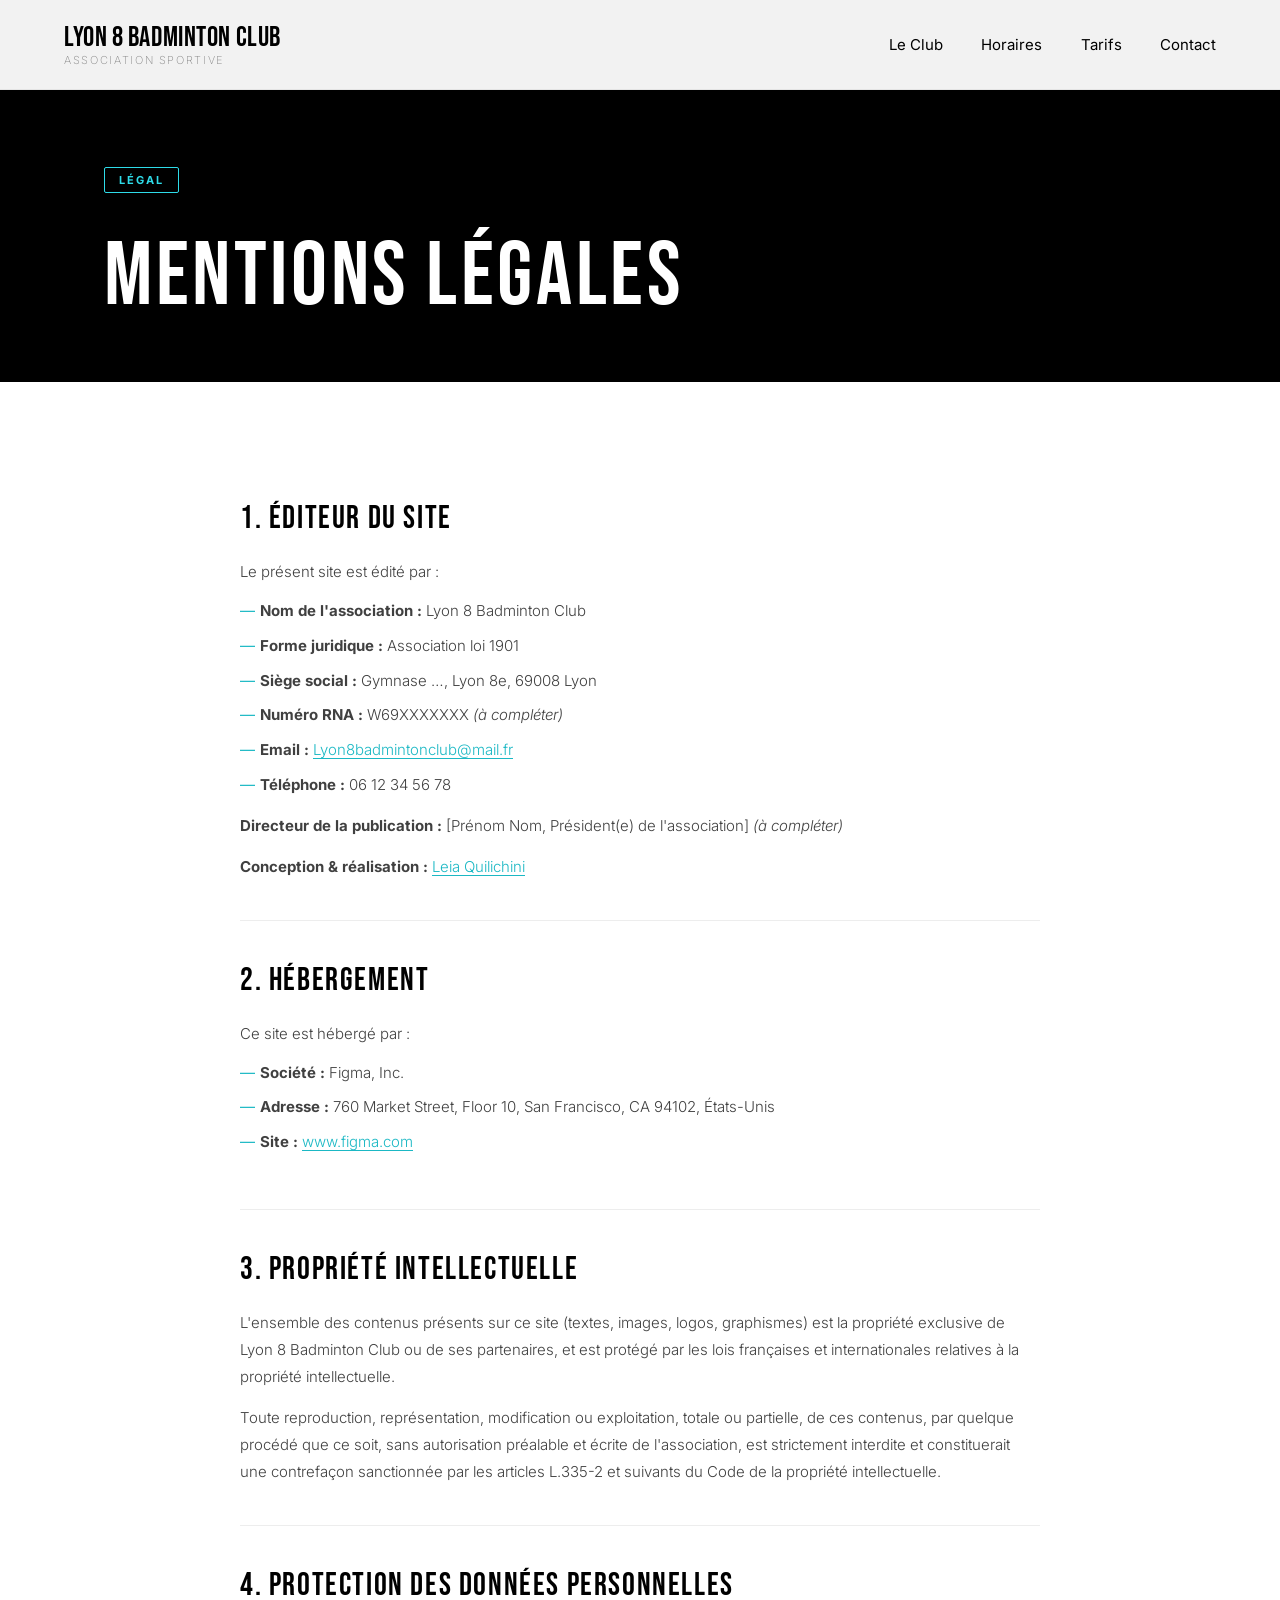
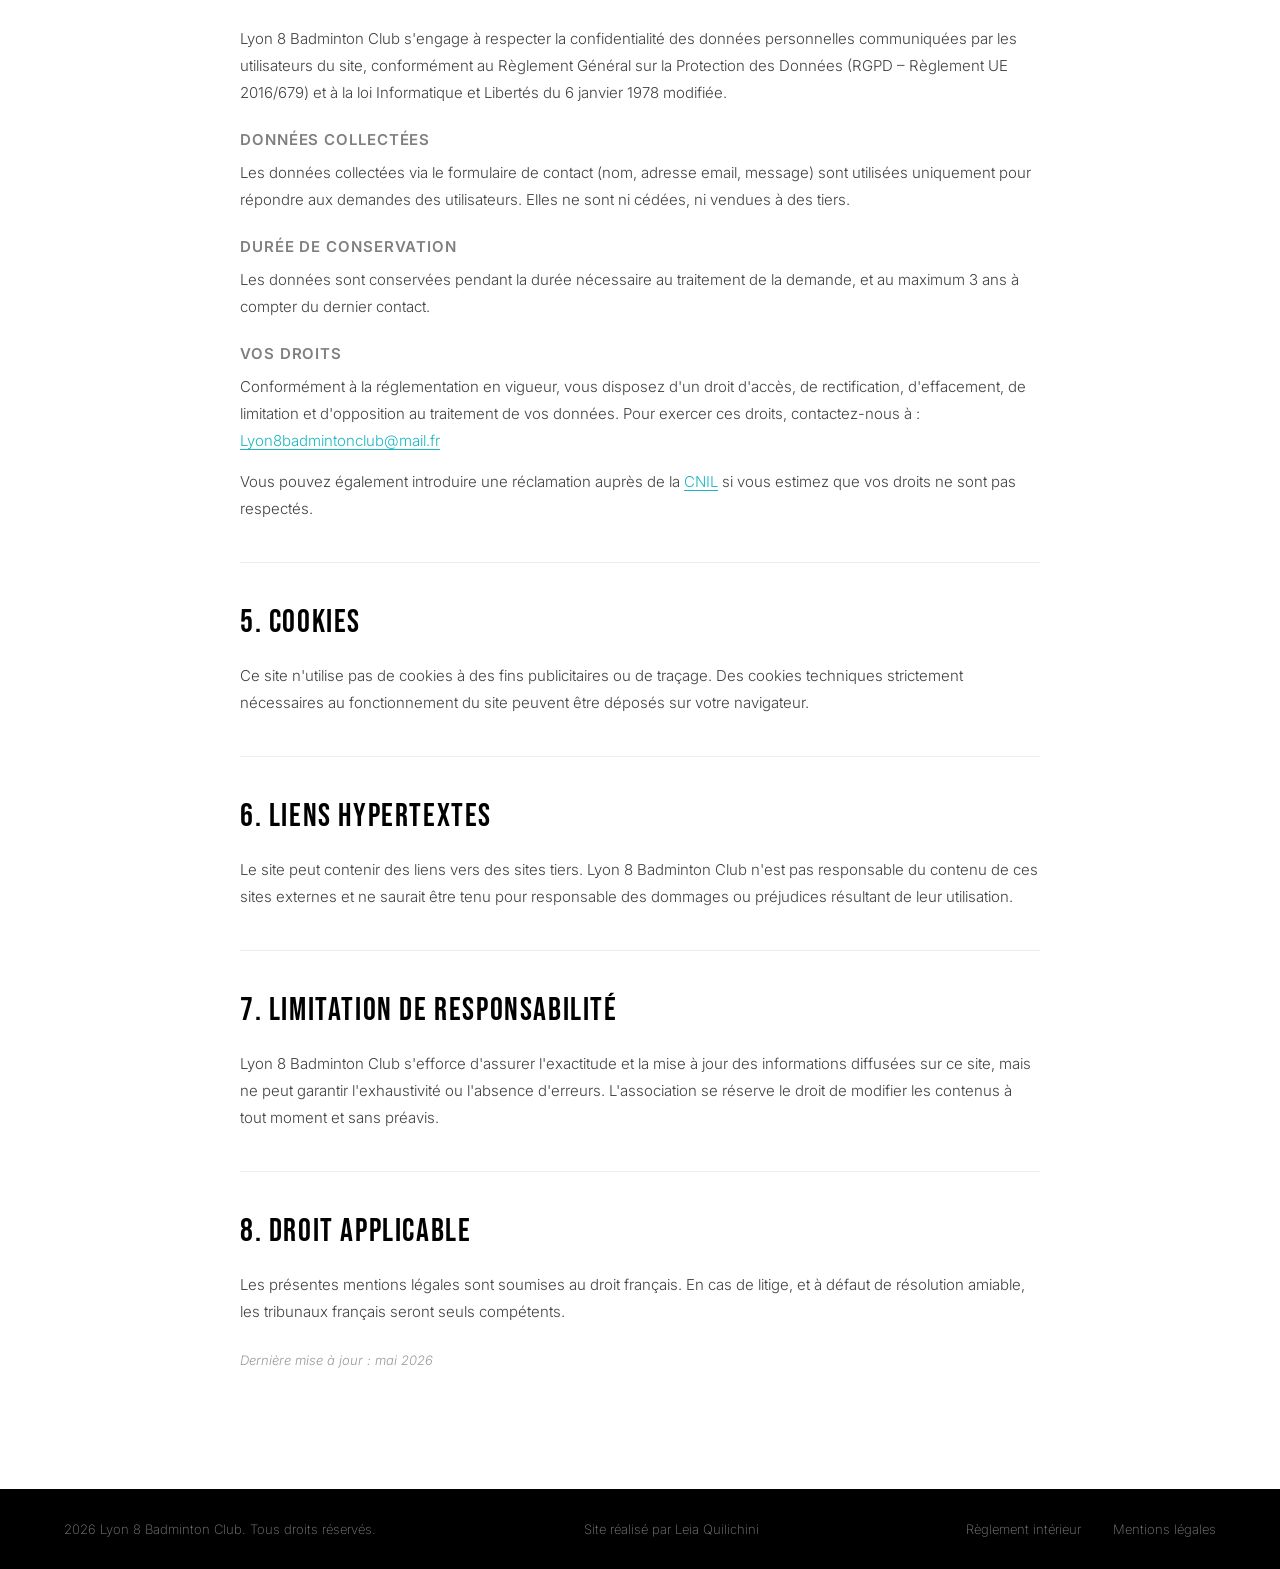
==== mentions-legales.html @ 8356cb31 "html + css + js" ====
<!DOCTYPE html>
<html lang="fr">
<head>
    <meta charset="UTF-8" />
    <meta name="viewport" content="width=device-width, initial-scale=1.0" />
    <title>Mentions légales – Lyon 8 Badminton Club</title>
    <link rel="stylesheet" href="style.css" />
    <link rel="stylesheet" href="pages.css" />
    <link rel="preconnect" href="https://fonts.googleapis.com" />
    <link rel="preconnect" href="https://fonts.gstatic.com" crossorigin />
    <link href="https://fonts.googleapis.com/css2?family=Bebas+Neue&family=Inter:wght@200;400;500;600;700&display=swap" rel="stylesheet" />
</head>
<body>

    <!-- HEADER -->
    <header class="header">
        <div class="header__logo">
            <a href="index.html">
                <span class="header__logo-name">Lyon 8 Badminton Club</span>
                <span class="header__logo-sub">Association Sportive</span>
            </a>
        </div>
        <nav class="header__nav">
            <a href="index.html#club" class="nav-btn">Le Club</a>
            <a href="index.html#horaires" class="nav-btn">Horaires</a>
            <a href="index.html#tarifs" class="nav-btn">Tarifs</a>
            <a href="index.html#contact" class="nav-btn">Contact</a>
        </nav>
    </header>

    <!-- HERO PAGE -->
    <div class="page-hero">
        <div class="page-hero__inner">
            <span class="section__tag">Légal</span>
            <h1 class="page-hero__title">Mentions légales</h1>
        </div>
    </div>

    <!-- CONTENU -->
    <main class="page-content">

        <article class="legal-article">

            <section class="legal-section">
                <h2>1. Éditeur du site</h2>
                <p>Le présent site est édité par :</p>
                <ul>
                    <li><strong>Nom de l'association :</strong> Lyon 8 Badminton Club</li>
                    <li><strong>Forme juridique :</strong> Association loi 1901</li>
                    <li><strong>Siège social :</strong> Gymnase …, Lyon 8e, 69008 Lyon</li>
                    <li><strong>Numéro RNA :</strong> W69XXXXXXX <em>(à compléter)</em></li>
                    <li><strong>Email :</strong> <a href="mailto:Lyon8badmintonclub@mail.fr">Lyon8badmintonclub@mail.fr</a></li>
                    <li><strong>Téléphone :</strong> 06 12 34 56 78</li>
                </ul>
                <p><strong>Directeur de la publication :</strong> [Prénom Nom, Président(e) de l'association] <em>(à compléter)</em></p>
                <p><strong>Conception & réalisation :</strong> <a href="https://leiaquilichini.fr" target="_blank" rel="noopener">Leia Quilichini</a></p>
            </section>

            <section class="legal-section">
                <h2>2. Hébergement</h2>
                <p>Ce site est hébergé par :</p>
                <ul>
                    <li><strong>Société :</strong> Figma, Inc.</li>
                    <li><strong>Adresse :</strong> 760 Market Street, Floor 10, San Francisco, CA 94102, États-Unis</li>
                    <li><strong>Site :</strong> <a href="https://www.figma.com" target="_blank" rel="noopener">www.figma.com</a></li>
                </ul>
            </section>

            <section class="legal-section">
                <h2>3. Propriété intellectuelle</h2>
                <p>L'ensemble des contenus présents sur ce site (textes, images, logos, graphismes) est la propriété exclusive de Lyon 8 Badminton Club ou de ses partenaires, et est protégé par les lois françaises et internationales relatives à la propriété intellectuelle.</p>
                <p>Toute reproduction, représentation, modification ou exploitation, totale ou partielle, de ces contenus, par quelque procédé que ce soit, sans autorisation préalable et écrite de l'association, est strictement interdite et constituerait une contrefaçon sanctionnée par les articles L.335-2 et suivants du Code de la propriété intellectuelle.</p>
            </section>

            <section class="legal-section">
                <h2>4. Protection des données personnelles</h2>
                <p>Lyon 8 Badminton Club s'engage à respecter la confidentialité des données personnelles communiquées par les utilisateurs du site, conformément au Règlement Général sur la Protection des Données (RGPD – Règlement UE 2016/679) et à la loi Informatique et Libertés du 6 janvier 1978 modifiée.</p>
                <h3>Données collectées</h3>
                <p>Les données collectées via le formulaire de contact (nom, adresse email, message) sont utilisées uniquement pour répondre aux demandes des utilisateurs. Elles ne sont ni cédées, ni vendues à des tiers.</p>
                <h3>Durée de conservation</h3>
                <p>Les données sont conservées pendant la durée nécessaire au traitement de la demande, et au maximum 3 ans à compter du dernier contact.</p>
                <h3>Vos droits</h3>
                <p>Conformément à la réglementation en vigueur, vous disposez d'un droit d'accès, de rectification, d'effacement, de limitation et d'opposition au traitement de vos données. Pour exercer ces droits, contactez-nous à : <a href="mailto:Lyon8badmintonclub@mail.fr">Lyon8badmintonclub@mail.fr</a></p>
                <p>Vous pouvez également introduire une réclamation auprès de la <a href="https://www.cnil.fr" target="_blank" rel="noopener">CNIL</a> si vous estimez que vos droits ne sont pas respectés.</p>
            </section>

            <section class="legal-section">
                <h2>5. Cookies</h2>
                <p>Ce site n'utilise pas de cookies à des fins publicitaires ou de traçage. Des cookies techniques strictement nécessaires au fonctionnement du site peuvent être déposés sur votre navigateur.</p>
            </section>

            <section class="legal-section">
                <h2>6. Liens hypertextes</h2>
                <p>Le site peut contenir des liens vers des sites tiers. Lyon 8 Badminton Club n'est pas responsable du contenu de ces sites externes et ne saurait être tenu pour responsable des dommages ou préjudices résultant de leur utilisation.</p>
            </section>

            <section class="legal-section">
                <h2>7. Limitation de responsabilité</h2>
                <p>Lyon 8 Badminton Club s'efforce d'assurer l'exactitude et la mise à jour des informations diffusées sur ce site, mais ne peut garantir l'exhaustivité ou l'absence d'erreurs. L'association se réserve le droit de modifier les contenus à tout moment et sans préavis.</p>
            </section>

            <section class="legal-section">
                <h2>8. Droit applicable</h2>
                <p>Les présentes mentions légales sont soumises au droit français. En cas de litige, et à défaut de résolution amiable, les tribunaux français seront seuls compétents.</p>
                <p class="legal-date">Dernière mise à jour : mai 2026</p>
            </section>

        </article>

    </main>

    <!-- FOOTER -->
    <footer class="footer">
        <span>2026 Lyon 8 Badminton Club. Tous droits réservés.</span>
        <span class="footer__credit">Site réalisé par <a href="https://leiaquilichini.fr" target="_blank" rel="noopener">Leia Quilichini</a></span>
        <div class="footer__links">
            <a href="reglement-interieur.html">Règlement intérieur</a>
            <a href="mentions-legales.html">Mentions légales</a>
        </div>
    </footer>

</body>
</html>
---- style.css ----
/* =============================================
   VARIABLES & RESET
   ============================================= */
:root {
    --accent: #2edce9;
    --accent-dark: #1bb8c4;
    --black: #000;
    --white: #fff;
    --grey: #f4f4f4;
    --dark: #111;
    --dark-card: #3a3a3a;
    --text-muted: rgba(255,255,255,0.8);
    --text-muted-dark: rgba(0,0,0,0.45);

    --font-display: 'Bebas Neue', sans-serif;
    --font-body: 'Inter', sans-serif;

    --header-h: 90px;
    --section-pad: clamp(60px, 8vw, 120px);
    --radius: 4px;
    --transition: 0.3s ease;
}

*, *::before, *::after { box-sizing: border-box; margin: 0; padding: 0; }

html { scroll-behavior: smooth; }

body {
    font-family: var(--font-body);
    color: var(--black);
    background: var(--white);
    overflow-x: hidden;
}

img { display: block; width: 100%; height: 100%; object-fit: cover; }

a { color: inherit; text-decoration: none; }

ul { list-style: none; }

/* =============================================
   HEADER
   ============================================= */
.header {
    position: fixed;
    top: 0; left: 0; right: 0;
    height: var(--header-h);
    display: flex;
    align-items: center;
    justify-content: space-between;
    padding: 0 clamp(20px, 5vw, 80px);
    background: rgba(255,255,255,0.95);
    backdrop-filter: blur(10px);
    border-bottom: 1px solid rgba(0,0,0,0.06);
    z-index: 100;
}

.header__logo {
    display: flex;
    flex-direction: column;
    line-height: 1.1;
}

.header__logo-name {
    font-family: var(--font-display);
    font-size: clamp(18px, 2.2vw, 28px);
    letter-spacing: 0.02em;
    color: var(--black);
}

.header__logo-sub {
    font-size: 11px;
    font-weight: 200;
    letter-spacing: 0.15em;
    text-transform: uppercase;
    color: var(--text-muted-dark);
}

.header__nav {
    display: flex;
    gap: clamp(16px, 3vw, 40px);
    align-items: center;
}

.nav-btn {
    background: none;
    border: none;
    font-family: var(--font-body);
    font-size: 15px;
    font-weight: 400;
    cursor: pointer;
    color: var(--black);
    padding: 6px 0;
    position: relative;
    transition: color var(--transition);
}

.nav-btn::after {
    content: '';
    position: absolute;
    bottom: 0; left: 0;
    width: 0; height: 2px;
    background: var(--accent);
    transition: width var(--transition);
}

.nav-btn:hover { color: var(--accent-dark); }
.nav-btn:hover::after { width: 100%; }

.header__burger {
    display: none;
    flex-direction: column;
    gap: 5px;
    background: none;
    border: none;
    cursor: pointer;
    padding: 4px;
}

.header__burger span {
    display: block;
    width: 24px; height: 2px;
    background: var(--black);
    transition: var(--transition);
}

/* =============================================
   HERO
   ============================================= */
.hero {
    position: relative;
    height: 100vh;
    min-height: 600px;
    display: flex;
    align-items: center;
    justify-content: center;
    text-align: center;
    padding-top: var(--header-h);
}

.hero__bg {
    position: absolute;
    inset: 0;
}

.hero__overlay {
    position: absolute;
    inset: 0;
    background: linear-gradient(to bottom, rgba(0,0,0,0.35) 0%, rgba(0,0,0,0.55) 100%);
}

.hero__content {
    position: relative;
    z-index: 1;
    display: flex;
    flex-direction: column;
    align-items: center;
    gap: 40px;
}

.hero__title {
    font-family: var(--font-display);
    font-size: clamp(64px, 12vw, 160px);
    line-height: 0.9;
    color: var(--white);
    letter-spacing: 0.02em;
    text-shadow: 0 4px 30px rgba(0,0,0,0.4);
}

/* =============================================
   BOUTONS
   ============================================= */
.btn-primary {
    display: inline-block;
    background: var(--accent);
    color: var(--black);
    font-family: var(--font-body);
    font-size: 16px;
    font-weight: 600;
    letter-spacing: 0.08em;
    text-transform: uppercase;
    padding: 18px 48px;
    border: none;
    cursor: pointer;
    border-radius: var(--radius);
    transition: background var(--transition), transform var(--transition), box-shadow var(--transition);
}

.btn-primary:hover {
    background: var(--accent-dark);
    transform: translateY(-2px);
    box-shadow: 0 8px 24px rgba(46,220,233,0.35);
}

/* =============================================
   SECTIONS COMMUNES
   ============================================= */
.section {
    padding: var(--section-pad) clamp(20px, 5vw, 80px);
    scroll-margin-top: var(--header-h);
}

.section--white { background: var(--white); }
.section--grey  { background: var(--grey); }
.section--dark  { background: var(--dark); }

.section__tag {
    display: inline-block;
    background: var(--accent);
    color: var(--black);
    font-size: 11px;
    font-weight: 700;
    letter-spacing: 0.18em;
    text-transform: uppercase;
    padding: 5px 14px;
    border-radius: 2px;
    margin-bottom: 20px;
}

.section__tag--light {
    background: transparent;
    color: var(--accent);
    border: 1px solid var(--accent);
}

.section__title {
    font-family: var(--font-display);
    font-size: clamp(36px, 5vw, 64px);
    font-weight: 400;
    letter-spacing: 0.04em;
    margin-bottom: clamp(32px, 5vw, 64px);
    line-height: 1;
}

.section__title--light { color: var(--white); }

/* =============================================
   LE CLUB
   ============================================= */
.club__layout {
    display: grid;
    grid-template-columns: 1fr 1fr;
    gap: 60px;
    align-items: center;
}

.club__text p {
    font-size: clamp(15px, 1.5vw, 18px);
    font-weight: 300;
    line-height: 1.8;
    color: rgba(0,0,0,0.75);
}

.club__images {
    position: relative;
    height: 420px;
}

.club__img {
    position: absolute;
    border-radius: var(--radius);
    overflow: hidden;
    box-shadow: 0 12px 40px rgba(0,0,0,0.15);
}

.club__img--1 {
    width: 65%; height: 70%;
    top: 0; right: 0;
}

.club__img--2 {
    width: 55%; height: 60%;
    bottom: 0; left: 0;
    border: 4px solid var(--white);
}

/* =============================================
   HORAIRES
   ============================================= */
.horaires__grid {
    display: grid;
    grid-template-columns: repeat(3, 1fr);
    gap: 24px;
}

.horaire-card {
    background: var(--white);
    border-radius: var(--radius);
    padding: 40px 32px;
    text-align: center;
    box-shadow: 0 2px 16px rgba(0,0,0,0.06);
    transition: transform var(--transition), box-shadow var(--transition);
}

.horaire-card:hover {
    transform: translateY(-4px);
    box-shadow: 0 8px 32px rgba(0,0,0,0.1);
}

.horaire-card__jour {
    font-family: var(--font-display);
    font-size: 32px;
    letter-spacing: 0.05em;
    margin-bottom: 12px;
}

.horaire-card__heure {
    font-size: 20px;
    font-weight: 300;
    color: rgba(0,0,0,0.65);
    margin-bottom: 16px;
}

.horaire-card__niveau {
    display: inline-block;
    background: var(--accent);
    font-size: 12px;
    font-weight: 600;
    letter-spacing: 0.1em;
    text-transform: uppercase;
    padding: 4px 14px;
    border-radius: 2px;
}

/* =============================================
   TARIFS
   ============================================= */
.tarifs__grid {
    display: grid;
    grid-template-columns: repeat(3, 1fr);
    gap: 24px;
    align-items: start;
}

.tarif-card {
    border: 1.5px solid rgba(0,0,0,0.12);
    border-radius: var(--radius);
    padding: 40px 32px;
    text-align: center;
    transition: transform var(--transition), box-shadow var(--transition);
}

.tarif-card:hover {
    transform: translateY(-4px);
    box-shadow: 0 8px 32px rgba(0,0,0,0.08);
}

.tarif-card--featured {
    border-color: var(--accent);
    border-width: 2px;
    box-shadow: 0 4px 24px rgba(46,220,233,0.2);
    position: relative;
    top: -12px;
}

.tarif-card__name {
    font-family: var(--font-display);
    font-size: 28px;
    letter-spacing: 0.06em;
    margin-bottom: 20px;
}

.tarif-card__price {
    margin-bottom: 28px;
    line-height: 1;
}

.tarif-card__amount {
    font-family: var(--font-display);
    font-size: 56px;
    letter-spacing: 0.02em;
}

.tarif-card__period {
    font-size: 20px;
    color: var(--text-muted-dark);
    font-weight: 300;
}

.tarif-card__features {
    text-align: left;
    display: flex;
    flex-direction: column;
    gap: 12px;
}

.tarif-card__features li {
    font-size: 15px;
    font-weight: 300;
    padding-left: 18px;
    position: relative;
    color: rgba(0,0,0,0.75);
}

.tarif-card__features li::before {
    content: '—';
    position: absolute;
    left: 0;
    color: var(--accent-dark);
}

/* =============================================
   CONTACT
   ============================================= */
.contact__layout {
    display: grid;
    grid-template-columns: 1fr 1fr;
    gap: 80px;
    align-items: start;
    max-width: 1200px;
    margin: 0 auto;
}

.contact__intro {
    font-size: 16px;
    line-height: 1.7;
    color: var(--text-muted);
    margin-bottom: 40px;
    font-weight: 300;
}

.contact__details {
    display: flex;
    flex-direction: column;
    gap: 24px;
}

.contact__detail {
    display: flex;
    flex-direction: column;
    gap: 4px;
}

.contact__detail strong {
    font-size: 13px;
    font-weight: 700;
    letter-spacing: 0.1em;
    text-transform: uppercase;
    color: var(--accent);
}

.contact__detail span {
    font-size: 15px;
    font-weight: 300;
    color: var(--text-muted);
    line-height: 1.5;
}

.contact__form-wrap {
    background: var(--dark-card);
    border-radius: var(--radius);
    padding: clamp(24px, 4vw, 48px);
}

.contact__form {
    display: flex;
    flex-direction: column;
    gap: 20px;
}

.contact__form label {
    display: flex;
    flex-direction: column;
    gap: 8px;
    font-size: 13px;
    font-weight: 500;
    letter-spacing: 0.08em;
    text-transform: uppercase;
    color: rgba(255,255,255,0.7);
}

.contact__form input,
.contact__form textarea {
    background: rgba(255,255,255,0.08);
    border: 1px solid rgba(255,255,255,0.12);
    border-radius: var(--radius);
    padding: 14px 18px;
    font-family: var(--font-body);
    font-size: 15px;
    font-weight: 300;
    color: var(--white);
    transition: border-color var(--transition);
    outline: none;
    resize: vertical;
}

.contact__form input::placeholder,
.contact__form textarea::placeholder {
    color: rgba(255,255,255,0.28);
}

.contact__form input:focus,
.contact__form textarea:focus {
    border-color: var(--accent);
}

/* =============================================
   FOOTER
   ============================================= */
.footer {
    background: var(--black);
    padding: 32px clamp(20px, 5vw, 80px);
    display: flex;
    align-items: center;
    justify-content: space-between;
    flex-wrap: wrap;
    gap: 16px;
    font-size: 13px;
    font-weight: 200;
    color: rgba(255,255,255,0.5);
}

.footer__links {
    display: flex;
    gap: 32px;
}

.footer__links a {
    transition: color var(--transition);
}

.footer__links a:hover {
    color: var(--accent);
}

/* =============================================
   RESPONSIVE
   ============================================= */
@media (max-width: 900px) {
    .header__nav { display: none; }
    .header__nav.open {
        display: flex;
        flex-direction: column;
        position: fixed;
        top: var(--header-h);
        left: 0; right: 0;
        background: var(--white);
        padding: 24px clamp(20px, 5vw, 80px);
        border-bottom: 1px solid rgba(0,0,0,0.08);
        gap: 20px;
        z-index: 99;
    }
    .header__burger { display: flex; }

    .club__layout { grid-template-columns: 1fr; }
    .club__images { height: 260px; }

    .horaires__grid,
    .tarifs__grid { grid-template-columns: 1fr; }
    .tarif-card--featured { top: 0; }

    .contact__layout { grid-template-columns: 1fr; gap: 40px; }

    .footer { flex-direction: column; text-align: center; }
}

/* =============================================
   ANIMATIONS AU SCROLL
   ============================================= */
.fade-in {
    opacity: 0;
    transform: translateY(20px);
    transition: opacity 0.5s ease, transform 0.5s ease;
}

.fade-in.visible {
    opacity: 1;
    transform: translateY(0);
}

.horaire-card:nth-child(2) { transition-delay: 0.1s; }
.horaire-card:nth-child(3) { transition-delay: 0.2s; }
.tarif-card:nth-child(2)   { transition-delay: 0.1s; }
.tarif-card:nth-child(3)   { transition-delay: 0.2s; }
---- pages.css ----
/* =============================================
   PAGES INTÉRIEURES — pages.css
   Complète style.css pour les pages légales
   ============================================= */

/* Logo cliquable dans le header */
.header__logo a {
    text-decoration: none;
    color: inherit;
    display: flex;
    flex-direction: column;
    line-height: 1.1;
}

/* Nav avec liens <a> au lieu de <button> */
.header__nav .nav-btn {
    display: inline-block;
    font-size: 15px;
    font-weight: 400;
    color: var(--black);
    padding: 6px 0;
    position: relative;
    transition: color var(--transition);
    text-decoration: none;
}

/* =============================================
   HERO PAGE INTÉRIEURE
   ============================================= */
.page-hero {
    padding-top: var(--header-h);
    background: var(--black);
    padding-bottom: 60px;
}

.page-hero__inner {
    padding: clamp(40px, 6vw, 80px) clamp(20px, 5vw, 80px) 0;
    max-width: 1200px;
    margin: 0 auto;
}

.page-hero__title {
    font-family: var(--font-display);
    font-size: clamp(48px, 7vw, 96px);
    font-weight: 400;
    color: var(--white);
    letter-spacing: 0.04em;
    line-height: 1;
    margin-top: 20px;
}

.page-hero .section__tag {
    background: transparent;
    color: var(--accent);
    border: 1px solid var(--accent);
}

/* =============================================
   CONTENU LÉGAL
   ============================================= */
.page-content {
    background: var(--white);
    padding: clamp(40px, 6vw, 80px) clamp(20px, 5vw, 80px);
}

.legal-article {
    max-width: 800px;
    margin: 0 auto;
}

/* Préambule */
.legal-preamble {
    background: var(--grey);
    border-left: 4px solid var(--accent);
    padding: 24px 28px;
    border-radius: 0 var(--radius) var(--radius) 0;
    margin-bottom: 48px;
}

.legal-preamble p {
    font-size: 16px;
    line-height: 1.75;
    color: rgba(0,0,0,0.75);
}

/* Sections */
.legal-section {
    padding: 40px 0;
    border-bottom: 1px solid rgba(0,0,0,0.07);
}

.legal-section:last-child {
    border-bottom: none;
}

.legal-section h2 {
    font-family: var(--font-display);
    font-size: clamp(22px, 3vw, 32px);
    font-weight: 400;
    letter-spacing: 0.05em;
    color: var(--black);
    margin-bottom: 20px;
}

.legal-section h3 {
    font-size: 15px;
    font-weight: 600;
    letter-spacing: 0.06em;
    text-transform: uppercase;
    color: rgba(0,0,0,0.5);
    margin: 24px 0 10px;
}

.legal-section p {
    font-size: 15px;
    font-weight: 300;
    line-height: 1.8;
    color: rgba(0,0,0,0.75);
    margin-bottom: 14px;
}

.legal-section p:last-child {
    margin-bottom: 0;
}

.legal-section ul {
    margin: 14px 0 14px 0;
    display: flex;
    flex-direction: column;
    gap: 10px;
}

.legal-section ul li {
    font-size: 15px;
    font-weight: 300;
    line-height: 1.65;
    color: rgba(0,0,0,0.75);
    padding-left: 20px;
    position: relative;
}

.legal-section ul li::before {
    content: '—';
    position: absolute;
    left: 0;
    color: var(--accent-dark);
    font-weight: 400;
}

.legal-section a {
    color: var(--accent-dark);
    text-decoration: underline;
    text-underline-offset: 3px;
    transition: color var(--transition);
}

.legal-section a:hover {
    color: var(--black);
}

.legal-date {
    margin-top: 24px !important;
    font-size: 13px !important;
    color: rgba(0,0,0,0.4) !important;
    font-style: italic;
}
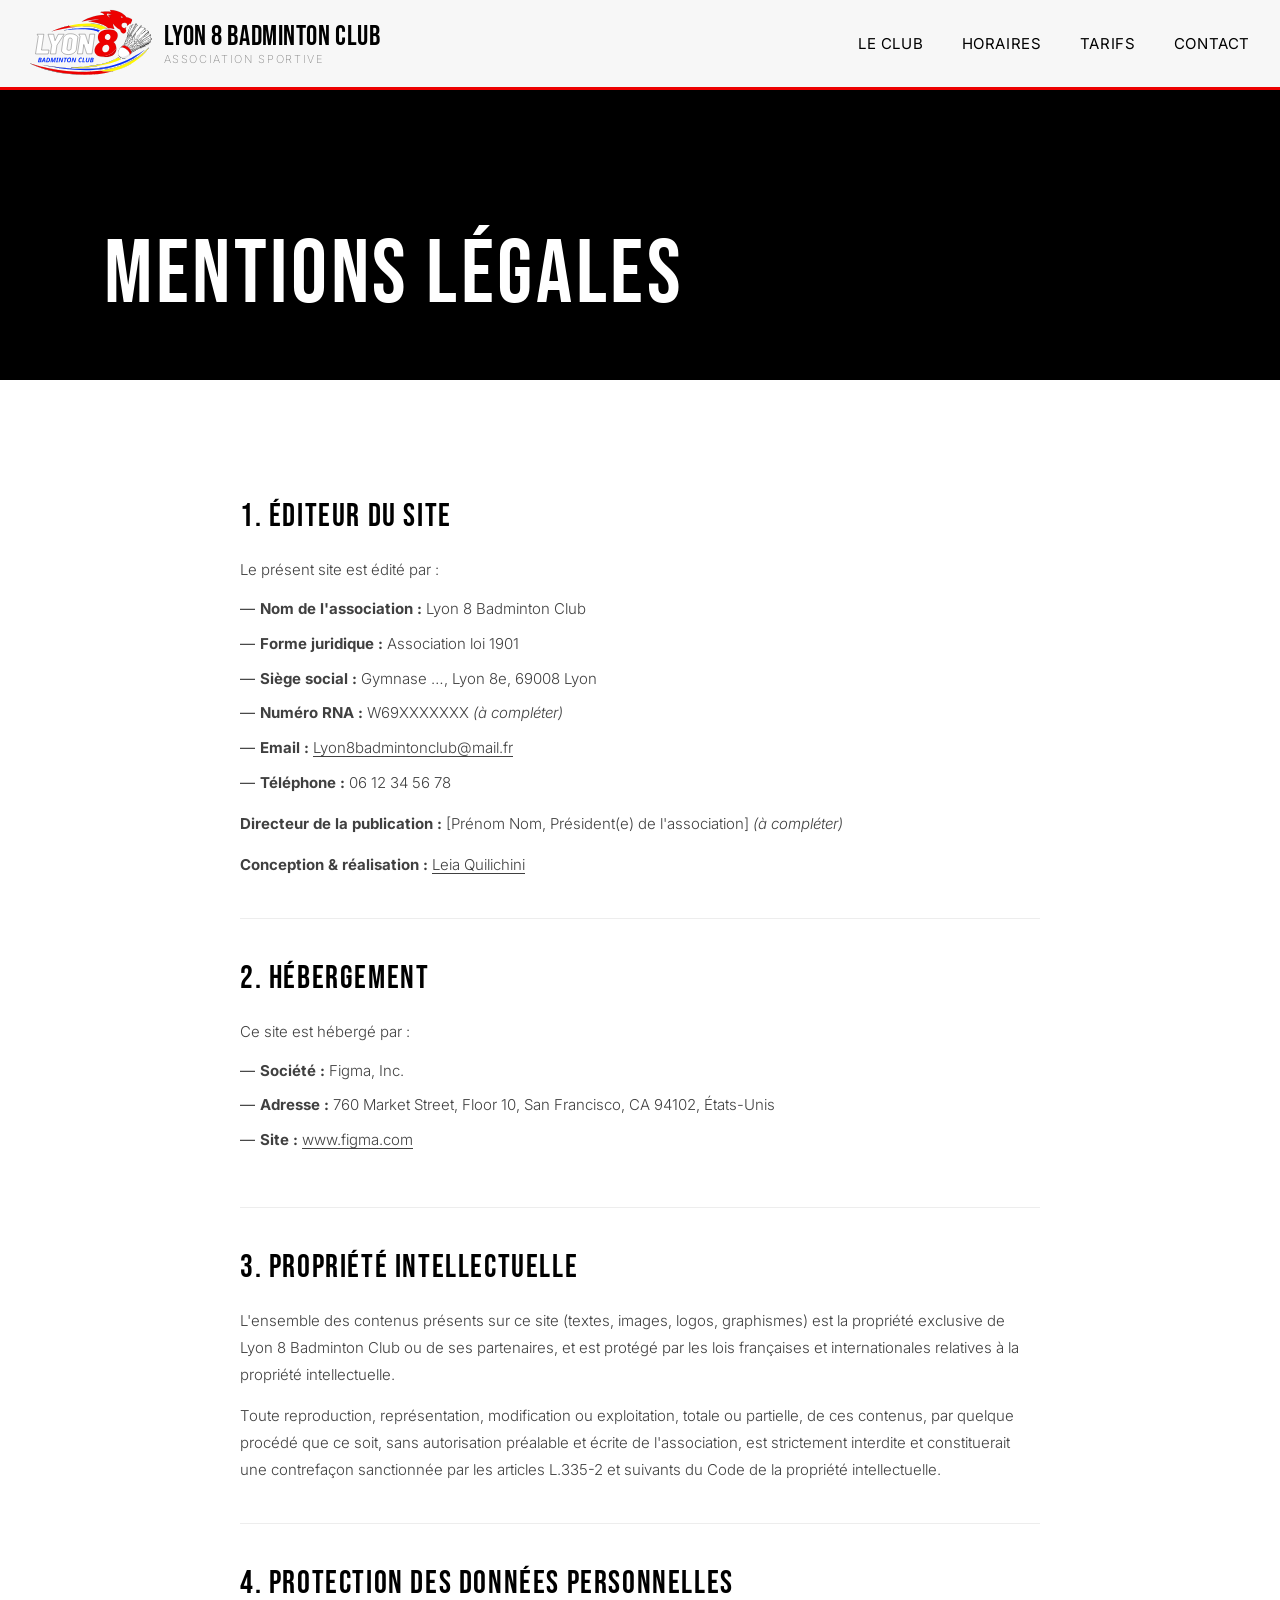
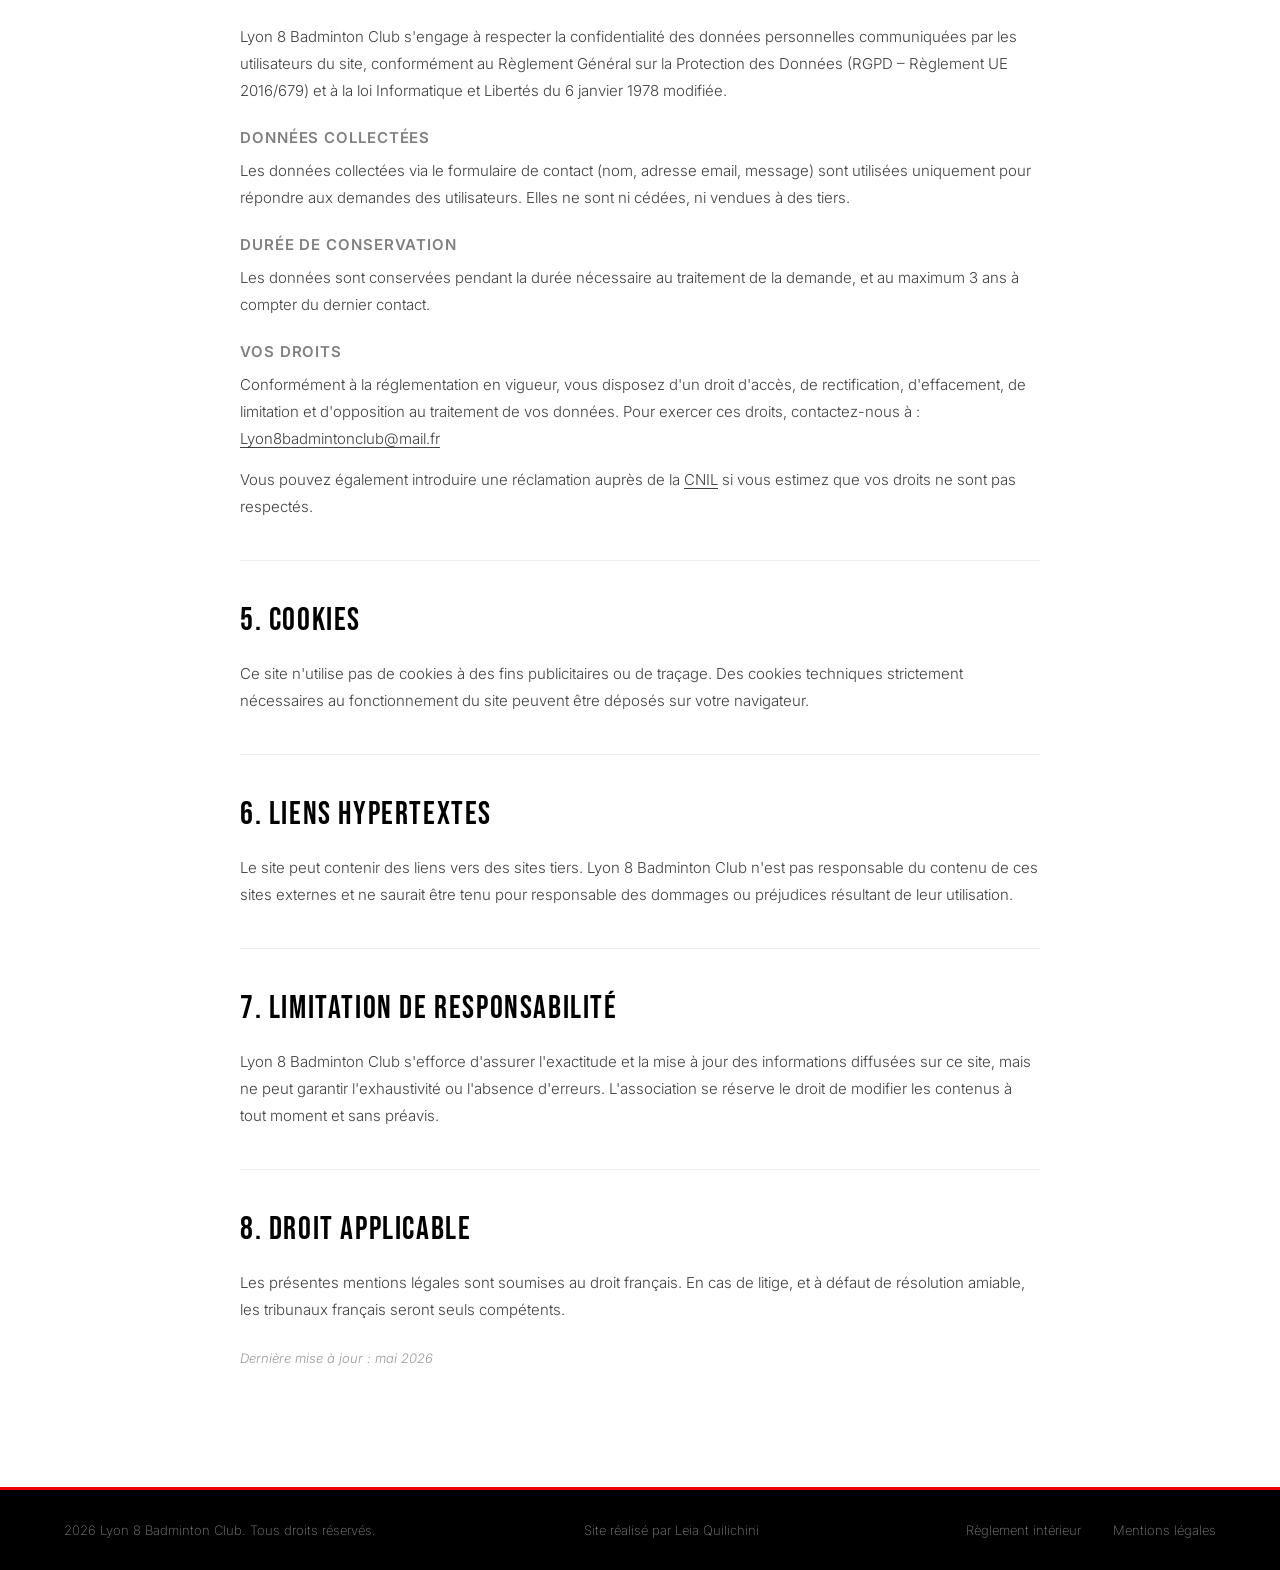
==== commit 2ff5e770: "logo + couleurs css" ====
--- a/mentions-legales.html
+++ b/mentions-legales.html
@@ -14,11 +14,14 @@
 
     <!-- HEADER -->
     <header class="header">
-        <div class="header__logo">
-            <a href="index.html">
-                <span class="header__logo-name">Lyon 8 Badminton Club</span>
-                <span class="header__logo-sub">Association Sportive</span>
-            </a>
+        <div class="header__brand">
+            <img src="images/LogoClair1.svg" alt="Logo" class="logo" />
+            <div class="header__logo">
+                <a href="index.html">
+                    <span class="header__logo-name">Lyon 8 Badminton Club</span>
+                    <span class="header__logo-sub">Association Sportive</span>
+                </a>
+            </div>
         </div>
         <nav class="header__nav">
             <a href="index.html#club" class="nav-btn">Le Club</a>
--- a/style.css
+++ b/style.css
@@ -2,40 +2,36 @@
    VARIABLES & RESET
    ============================================= */
 :root {
-    --accent: #2edce9;
-    --accent-dark: #1bb8c4;
+    --red:   #ED0000;
+    --blue:  #0630FF;
+    --yellow:#FFF600;
     --black: #000;
     --white: #fff;
-    --grey: #f4f4f4;
-    --dark: #111;
-    --dark-card: #3a3a3a;
+    --grey:  #f4f4f4;
+    --dark:  #111;
+    --dark-card: #1a1a1a;
     --text-muted: rgba(255,255,255,0.8);
     --text-muted-dark: rgba(0,0,0,0.45);
 
     --font-display: 'Bebas Neue', sans-serif;
-    --font-body: 'Inter', sans-serif;
-
-    --header-h: 90px;
+    --font-body:    'Inter', sans-serif;
+
+    --header-h:   90px;
     --section-pad: clamp(60px, 8vw, 120px);
-    --radius: 4px;
+    --radius:     4px;
     --transition: 0.3s ease;
 }
 
 *, *::before, *::after { box-sizing: border-box; margin: 0; padding: 0; }
-
 html { scroll-behavior: smooth; }
-
 body {
     font-family: var(--font-body);
     color: var(--black);
     background: var(--white);
     overflow-x: hidden;
 }
-
 img { display: block; width: 100%; height: 100%; object-fit: cover; }
-
 a { color: inherit; text-decoration: none; }
-
 ul { list-style: none; }
 
 /* =============================================
@@ -48,11 +44,24 @@
     display: flex;
     align-items: center;
     justify-content: space-between;
-    padding: 0 clamp(20px, 5vw, 80px);
-    background: rgba(255,255,255,0.95);
+    padding: 0 clamp(20px, 5vw, 30px);
+    background: rgba(255,255,255,0.97);
     backdrop-filter: blur(10px);
-    border-bottom: 1px solid rgba(0,0,0,0.06);
+    border-bottom: 3px solid var(--red);
     z-index: 100;
+}
+
+.header__brand {
+    display: flex;
+    align-items: center;
+    gap: 12px;
+}
+
+.logo {
+    height: 75px;
+    width: auto;
+    display: block;
+    flex-shrink: 0;
 }
 
 .header__logo {
@@ -87,12 +96,14 @@
     border: none;
     font-family: var(--font-body);
     font-size: 15px;
-    font-weight: 400;
+    font-weight: 500;
     cursor: pointer;
     color: var(--black);
     padding: 6px 0;
     position: relative;
     transition: color var(--transition);
+    letter-spacing: 0.04em;
+    text-transform: uppercase;
 }
 
 .nav-btn::after {
@@ -100,11 +111,11 @@
     position: absolute;
     bottom: 0; left: 0;
     width: 0; height: 2px;
-    background: var(--accent);
+    background: var(--red);
     transition: width var(--transition);
 }
 
-.nav-btn:hover { color: var(--accent-dark); }
+.nav-btn:hover { color: var(--red); }
 .nav-btn:hover::after { width: 100%; }
 
 .header__burger {
@@ -146,7 +157,7 @@
 .hero__overlay {
     position: absolute;
     inset: 0;
-    background: linear-gradient(to bottom, rgba(0,0,0,0.35) 0%, rgba(0,0,0,0.55) 100%);
+    background: linear-gradient(to bottom, rgba(0,0,0,0.45) 0%, rgba(0,0,0,0.65) 100%);
 }
 
 .hero__content {
@@ -164,7 +175,7 @@
     line-height: 0.9;
     color: var(--white);
     letter-spacing: 0.02em;
-    text-shadow: 0 4px 30px rgba(0,0,0,0.4);
+    text-shadow: 0 4px 30px rgba(0,0,0,0.5);
 }
 
 /* =============================================
@@ -172,12 +183,12 @@
    ============================================= */
 .btn-primary {
     display: inline-block;
-    background: var(--accent);
-    color: var(--black);
+    background: var(--red);
+    color: var(--white);
     font-family: var(--font-body);
     font-size: 16px;
-    font-weight: 600;
-    letter-spacing: 0.08em;
+    font-weight: 700;
+    letter-spacing: 0.1em;
     text-transform: uppercase;
     padding: 18px 48px;
     border: none;
@@ -187,9 +198,9 @@
 }
 
 .btn-primary:hover {
-    background: var(--accent-dark);
+    background: var(--blue);
     transform: translateY(-2px);
-    box-shadow: 0 8px 24px rgba(46,220,233,0.35);
+    box-shadow: 0 8px 24px rgba(6,48,255,0.3);
 }
 
 /* =============================================
@@ -206,7 +217,7 @@
 
 .section__tag {
     display: inline-block;
-    background: var(--accent);
+    background: var(--yellow);
     color: var(--black);
     font-size: 11px;
     font-weight: 700;
@@ -219,8 +230,8 @@
 
 .section__tag--light {
     background: transparent;
-    color: var(--accent);
-    border: 1px solid var(--accent);
+    color: var(--yellow);
+    border: 1px solid var(--yellow);
 }
 
 .section__title {
@@ -289,12 +300,13 @@
     padding: 40px 32px;
     text-align: center;
     box-shadow: 0 2px 16px rgba(0,0,0,0.06);
+    border-top: 4px solid var(--red);
     transition: transform var(--transition), box-shadow var(--transition);
 }
 
 .horaire-card:hover {
     transform: translateY(-4px);
-    box-shadow: 0 8px 32px rgba(0,0,0,0.1);
+    box-shadow: 0 8px 32px rgba(237,0,0,0.12);
 }
 
 .horaire-card__jour {
@@ -302,6 +314,7 @@
     font-size: 32px;
     letter-spacing: 0.05em;
     margin-bottom: 12px;
+    color: var(--black);
 }
 
 .horaire-card__heure {
@@ -313,9 +326,10 @@
 
 .horaire-card__niveau {
     display: inline-block;
-    background: var(--accent);
+    background: var(--yellow);
+    color: var(--black);
     font-size: 12px;
-    font-weight: 600;
+    font-weight: 700;
     letter-spacing: 0.1em;
     text-transform: uppercase;
     padding: 4px 14px;
@@ -346,9 +360,9 @@
 }
 
 .tarif-card--featured {
-    border-color: var(--accent);
+    border-color: var(--red);
     border-width: 2px;
-    box-shadow: 0 4px 24px rgba(46,220,233,0.2);
+    box-shadow: 0 4px 24px rgba(237,0,0,0.15);
     position: relative;
     top: -12px;
 }
@@ -369,6 +383,7 @@
     font-family: var(--font-display);
     font-size: 56px;
     letter-spacing: 0.02em;
+    color: var(--red);
 }
 
 .tarif-card__period {
@@ -396,7 +411,7 @@
     content: '—';
     position: absolute;
     left: 0;
-    color: var(--accent-dark);
+    color: var(--blue);
 }
 
 /* =============================================
@@ -436,7 +451,7 @@
     font-weight: 700;
     letter-spacing: 0.1em;
     text-transform: uppercase;
-    color: var(--accent);
+    color: var(--yellow);
 }
 
 .contact__detail span {
@@ -450,6 +465,7 @@
     background: var(--dark-card);
     border-radius: var(--radius);
     padding: clamp(24px, 4vw, 48px);
+    border-top: 4px solid var(--red);
 }
 
 .contact__form {
@@ -471,7 +487,7 @@
 
 .contact__form input,
 .contact__form textarea {
-    background: rgba(255,255,255,0.08);
+    background: rgba(255,255,255,0.06);
     border: 1px solid rgba(255,255,255,0.12);
     border-radius: var(--radius);
     padding: 14px 18px;
@@ -491,7 +507,7 @@
 
 .contact__form input:focus,
 .contact__form textarea:focus {
-    border-color: var(--accent);
+    border-color: var(--red);
 }
 
 /* =============================================
@@ -508,6 +524,7 @@
     font-size: 13px;
     font-weight: 200;
     color: rgba(255,255,255,0.5);
+    border-top: 3px solid var(--red);
 }
 
 .footer__links {
@@ -515,13 +532,10 @@
     gap: 32px;
 }
 
-.footer__links a {
-    transition: color var(--transition);
-}
-
-.footer__links a:hover {
-    color: var(--accent);
-}
+.footer__links a { transition: color var(--transition); }
+.footer__links a:hover { color: var(--yellow); }
+
+.footer__credit a:hover { color: var(--yellow); }
 
 /* =============================================
    RESPONSIVE
@@ -536,7 +550,7 @@
         left: 0; right: 0;
         background: var(--white);
         padding: 24px clamp(20px, 5vw, 80px);
-        border-bottom: 1px solid rgba(0,0,0,0.08);
+        border-bottom: 3px solid var(--red);
         gap: 20px;
         z-index: 99;
     }
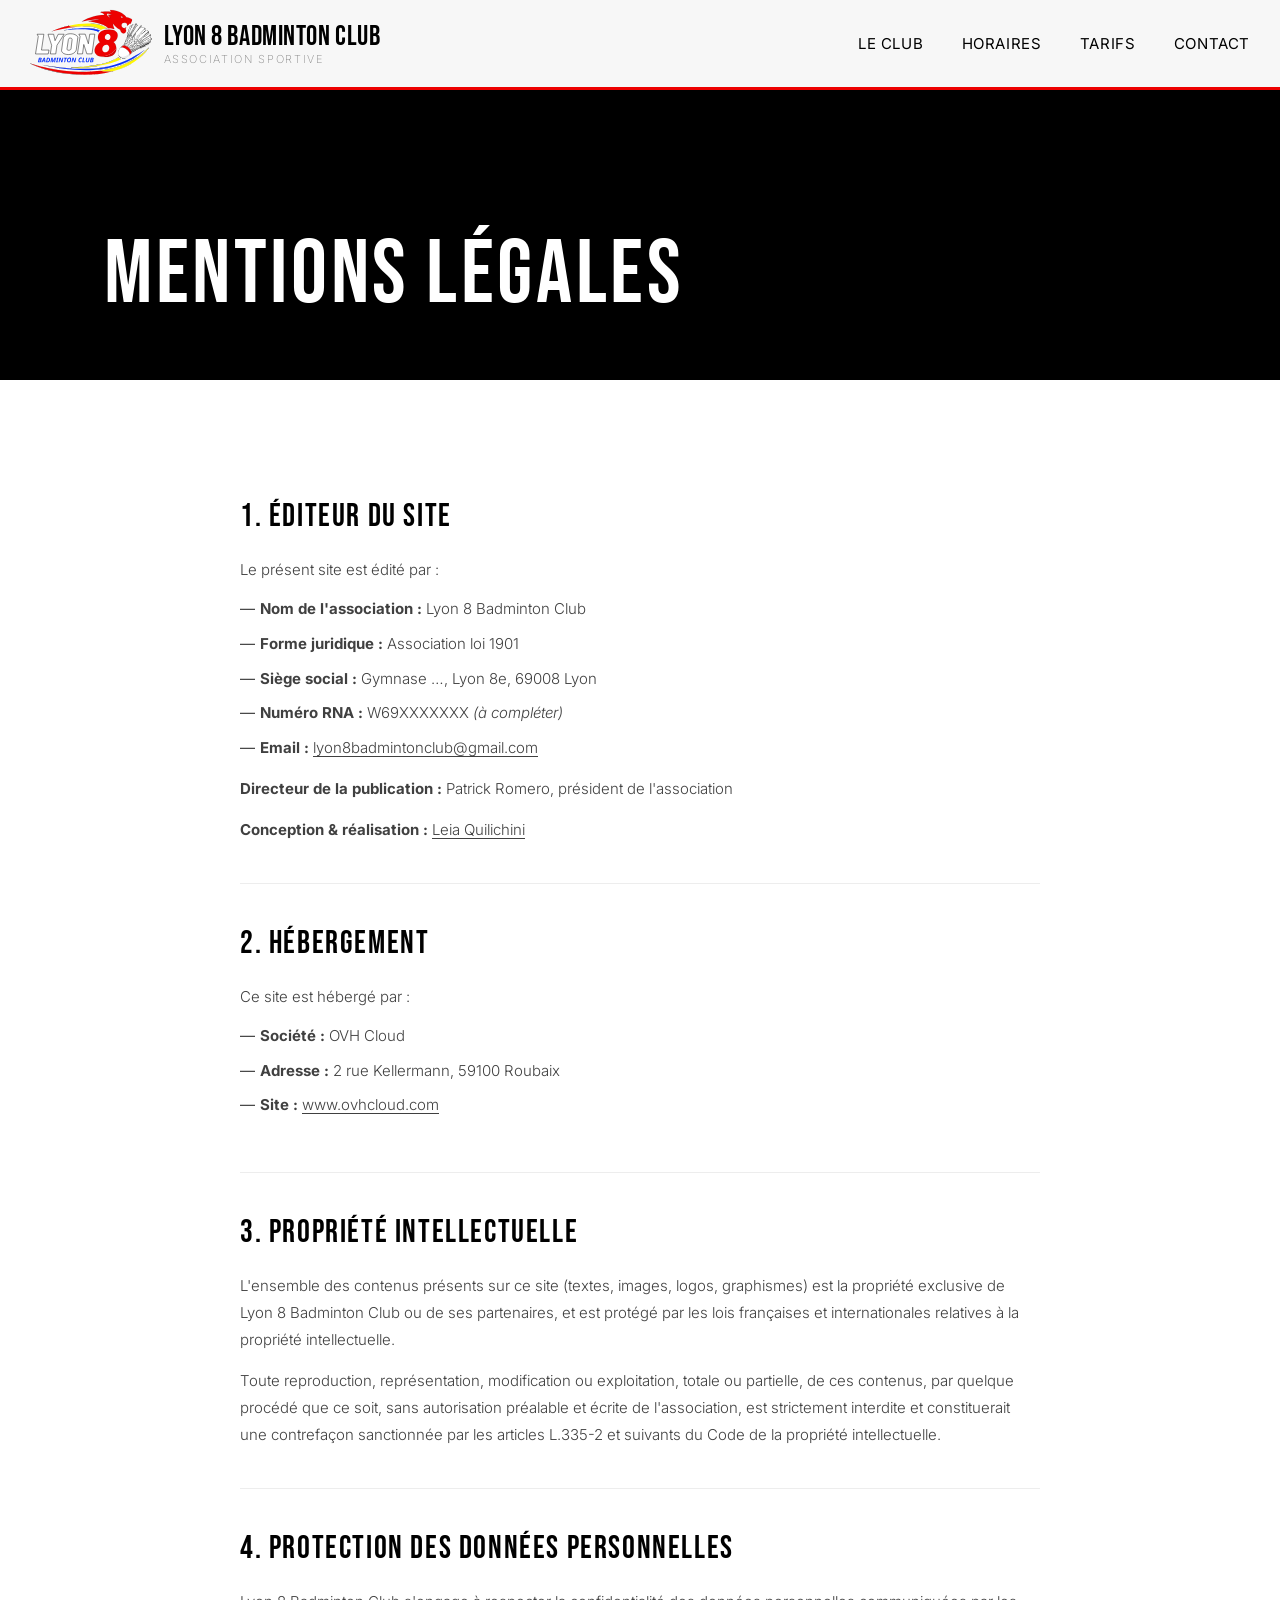
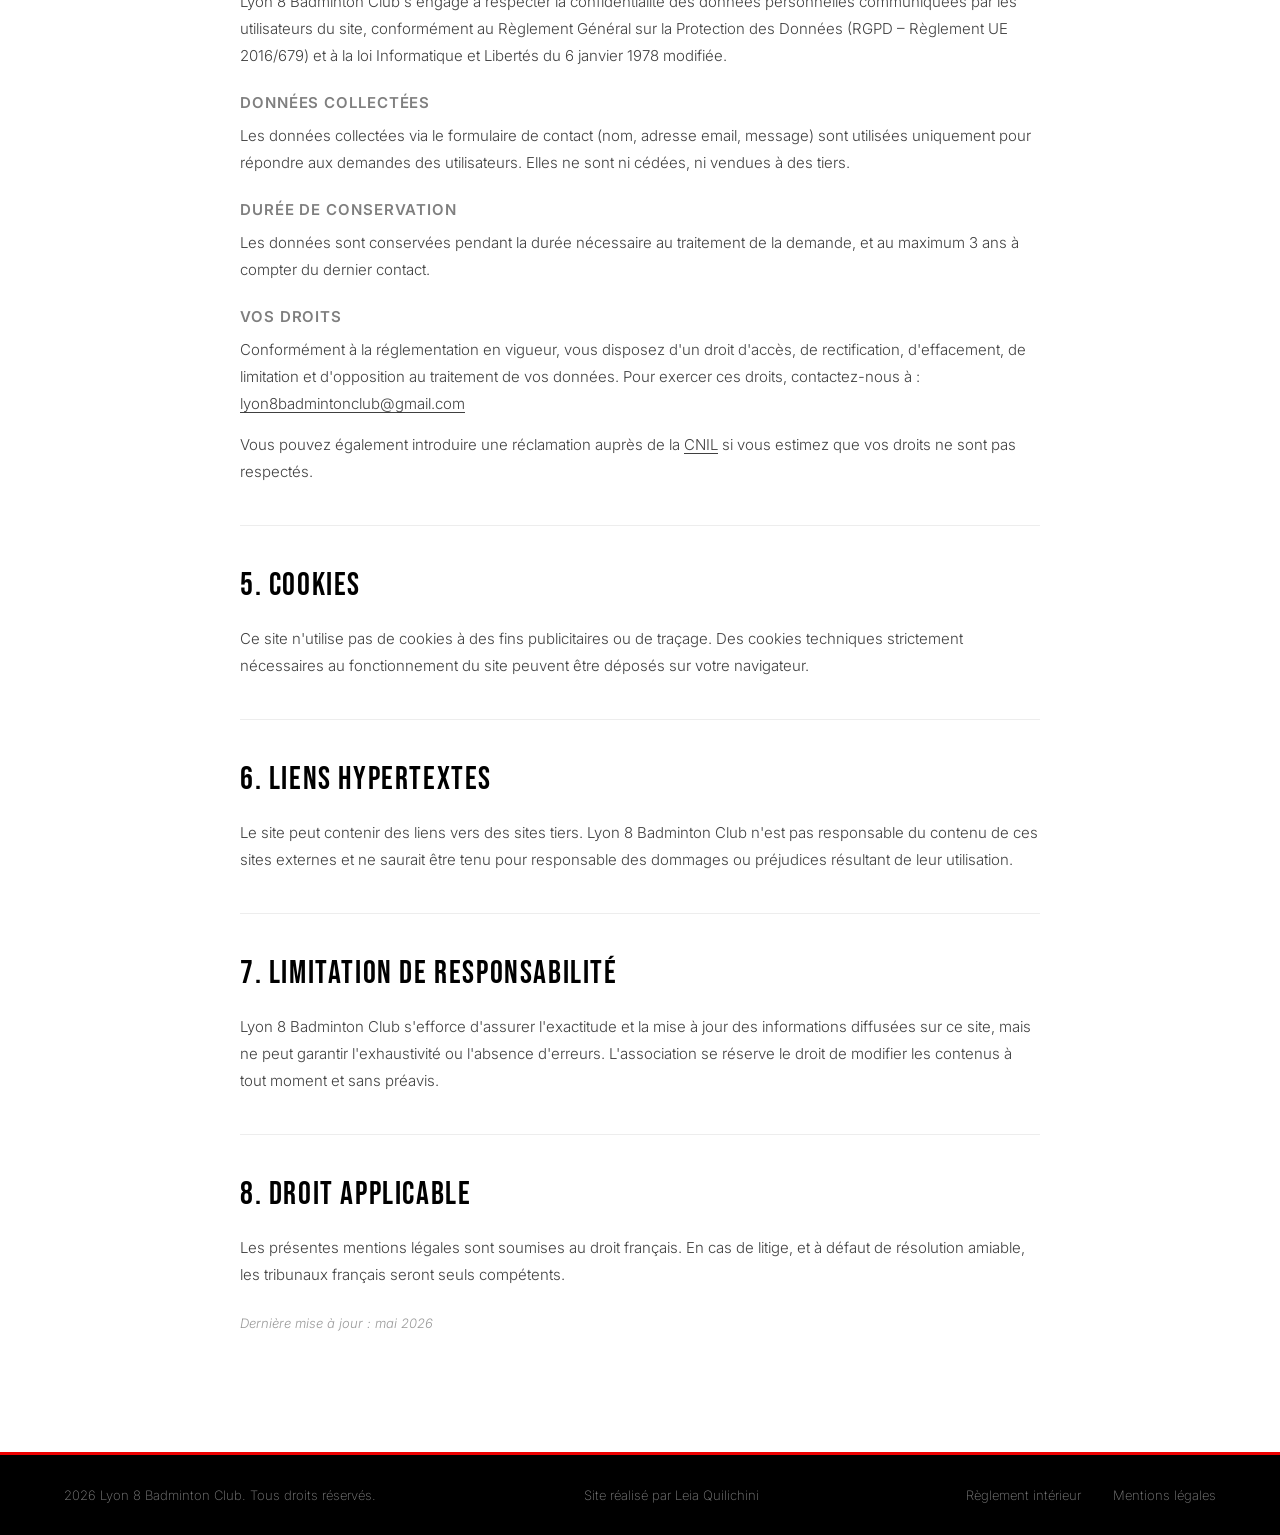
==== commit a5747352: "mentions légales, règlement intérieur et ajustements horaires + tarifs" ====
--- a/mentions-legales.html
+++ b/mentions-legales.html
@@ -52,10 +52,9 @@
                     <li><strong>Forme juridique :</strong> Association loi 1901</li>
                     <li><strong>Siège social :</strong> Gymnase …, Lyon 8e, 69008 Lyon</li>
                     <li><strong>Numéro RNA :</strong> W69XXXXXXX <em>(à compléter)</em></li>
-                    <li><strong>Email :</strong> <a href="mailto:Lyon8badmintonclub@mail.fr">Lyon8badmintonclub@mail.fr</a></li>
-                    <li><strong>Téléphone :</strong> 06 12 34 56 78</li>
+                    <li><strong>Email :</strong> <a href="mailto:lyon8badmintonclub@gmail.com">lyon8badmintonclub@gmail.com</a></li>
                 </ul>
-                <p><strong>Directeur de la publication :</strong> [Prénom Nom, Président(e) de l'association] <em>(à compléter)</em></p>
+                <p><strong>Directeur de la publication :</strong> Patrick Romero, président de l'association</p>
                 <p><strong>Conception & réalisation :</strong> <a href="https://leiaquilichini.fr" target="_blank" rel="noopener">Leia Quilichini</a></p>
             </section>
 
@@ -63,9 +62,9 @@
                 <h2>2. Hébergement</h2>
                 <p>Ce site est hébergé par :</p>
                 <ul>
-                    <li><strong>Société :</strong> Figma, Inc.</li>
-                    <li><strong>Adresse :</strong> 760 Market Street, Floor 10, San Francisco, CA 94102, États-Unis</li>
-                    <li><strong>Site :</strong> <a href="https://www.figma.com" target="_blank" rel="noopener">www.figma.com</a></li>
+                    <li><strong>Société :</strong> OVH Cloud</li>
+                    <li><strong>Adresse :</strong> 2 rue Kellermann, 59100 Roubaix</li>
+                    <li><strong>Site :</strong> <a href="https://www.ovhcloud.com/fr/" target="_blank" rel="noopener">www.ovhcloud.com</a></li>
                 </ul>
             </section>
 
@@ -83,7 +82,7 @@
                 <h3>Durée de conservation</h3>
                 <p>Les données sont conservées pendant la durée nécessaire au traitement de la demande, et au maximum 3 ans à compter du dernier contact.</p>
                 <h3>Vos droits</h3>
-                <p>Conformément à la réglementation en vigueur, vous disposez d'un droit d'accès, de rectification, d'effacement, de limitation et d'opposition au traitement de vos données. Pour exercer ces droits, contactez-nous à : <a href="mailto:Lyon8badmintonclub@mail.fr">Lyon8badmintonclub@mail.fr</a></p>
+                <p>Conformément à la réglementation en vigueur, vous disposez d'un droit d'accès, de rectification, d'effacement, de limitation et d'opposition au traitement de vos données. Pour exercer ces droits, contactez-nous à : <a href="mailto:lyon8badmintonclub@gmail.com">lyon8badmintonclub@gmail.com</a></p>
                 <p>Vous pouvez également introduire une réclamation auprès de la <a href="https://www.cnil.fr" target="_blank" rel="noopener">CNIL</a> si vous estimez que vos droits ne sont pas respectés.</p>
             </section>
 
--- a/style.css
+++ b/style.css
@@ -2,50 +2,75 @@
    VARIABLES & RESET
    ============================================= */
 :root {
-    --red:   #ED0000;
-    --blue:  #0630FF;
-    --yellow:#FFF600;
+    --red: #ED0000;
+    --blue: #0630FF;
+    --yellow: #FFF600;
     --black: #000;
     --white: #fff;
-    --grey:  #f4f4f4;
-    --dark:  #111;
+    --grey: #f4f4f4;
+    --dark: #111;
     --dark-card: #1a1a1a;
-    --text-muted: rgba(255,255,255,0.8);
-    --text-muted-dark: rgba(0,0,0,0.45);
+    --text-muted: rgba(255, 255, 255, 0.8);
+    --text-muted-dark: rgba(0, 0, 0, 0.45);
 
     --font-display: 'Bebas Neue', sans-serif;
-    --font-body:    'Inter', sans-serif;
-
-    --header-h:   90px;
+    --font-body: 'Inter', sans-serif;
+
+    --header-h: 90px;
     --section-pad: clamp(60px, 8vw, 120px);
-    --radius:     4px;
+    --radius: 4px;
     --transition: 0.3s ease;
 }
 
-*, *::before, *::after { box-sizing: border-box; margin: 0; padding: 0; }
-html { scroll-behavior: smooth; }
+*,
+*::before,
+*::after {
+    box-sizing: border-box;
+    margin: 0;
+    padding: 0;
+}
+
+html {
+    scroll-behavior: smooth;
+}
+
 body {
     font-family: var(--font-body);
     color: var(--black);
     background: var(--white);
     overflow-x: hidden;
 }
-img { display: block; width: 100%; height: 100%; object-fit: cover; }
-a { color: inherit; text-decoration: none; }
-ul { list-style: none; }
+
+img {
+    display: block;
+    width: 100%;
+    height: 100%;
+    object-fit: cover;
+}
+
+a {
+    color: inherit;
+    text-decoration: none;
+}
+
+ul {
+    list-style: none;
+}
 
 /* =============================================
    HEADER
    ============================================= */
 .header {
     position: fixed;
-    top: 0; left: 0; right: 0;
+    top: 0;
+    left: 0;
+    right: 0;
     height: var(--header-h);
     display: flex;
     align-items: center;
     justify-content: space-between;
     padding: 0 clamp(20px, 5vw, 30px);
-    background: rgba(255,255,255,0.97);
+    background: rgba(255, 255, 255, 0.97);
     backdrop-filter: blur(10px);
     border-bottom: 3px solid var(--red);
     z-index: 100;
@@ -109,14 +134,21 @@
 .nav-btn::after {
     content: '';
     position: absolute;
-    bottom: 0; left: 0;
-    width: 0; height: 2px;
+    bottom: 0;
+    left: 0;
+    width: 0;
+    height: 2px;
     background: var(--red);
     transition: width var(--transition);
 }
 
-.nav-btn:hover { color: var(--red); }
-.nav-btn:hover::after { width: 100%; }
+.nav-btn:hover {
+    color: var(--red);
+}
+
+.nav-btn:hover::after {
+    width: 100%;
+}
 
 .header__burger {
     display: none;
@@ -130,7 +162,8 @@
 
 .header__burger span {
     display: block;
-    width: 24px; height: 2px;
+    width: 24px;
+    height: 2px;
     background: var(--black);
     transition: var(--transition);
 }
@@ -157,7 +190,7 @@
 .hero__overlay {
     position: absolute;
     inset: 0;
-    background: linear-gradient(to bottom, rgba(0,0,0,0.45) 0%, rgba(0,0,0,0.65) 100%);
+    background: linear-gradient(to bottom, rgba(0, 0, 0, 0.45) 0%, rgba(0, 0, 0, 0.65) 100%);
 }
 
 .hero__content {
@@ -175,7 +208,7 @@
     line-height: 0.9;
     color: var(--white);
     letter-spacing: 0.02em;
-    text-shadow: 0 4px 30px rgba(0,0,0,0.5);
+    text-shadow: 0 4px 30px rgba(0, 0, 0, 0.5);
 }
 
 /* =============================================
@@ -200,7 +233,7 @@
 .btn-primary:hover {
     background: var(--blue);
     transform: translateY(-2px);
-    box-shadow: 0 8px 24px rgba(6,48,255,0.3);
+    box-shadow: 0 8px 24px rgba(6, 48, 255, 0.3);
 }
 
 /* =============================================
@@ -211,9 +244,17 @@
     scroll-margin-top: var(--header-h);
 }
 
-.section--white { background: var(--white); }
-.section--grey  { background: var(--grey); }
-.section--dark  { background: var(--dark); }
+.section--white {
+    background: var(--white);
+}
+
+.section--grey {
+    background: var(--grey);
+}
+
+.section--dark {
+    background: var(--dark);
+}
 
 .section__tag {
     display: inline-block;
@@ -243,7 +284,9 @@
     line-height: 1;
 }
 
-.section__title--light { color: var(--white); }
+.section__title--light {
+    color: var(--white);
+}
 
 /* =============================================
    LE CLUB
@@ -255,11 +298,17 @@
     align-items: center;
 }
 
+.club__text {
+    display: flex;
+    flex-direction: column;
+    gap: 16px;
+}
+
 .club__text p {
     font-size: clamp(15px, 1.5vw, 18px);
     font-weight: 300;
     line-height: 1.8;
-    color: rgba(0,0,0,0.75);
+    color: rgba(0, 0, 0, 0.75);
 }
 
 .club__images {
@@ -271,17 +320,21 @@
     position: absolute;
     border-radius: var(--radius);
     overflow: hidden;
-    box-shadow: 0 12px 40px rgba(0,0,0,0.15);
+    box-shadow: 0 12px 40px rgba(0, 0, 0, 0.15);
 }
 
 .club__img--1 {
-    width: 65%; height: 70%;
-    top: 0; right: 0;
+    width: 65%;
+    height: 70%;
+    top: 0;
+    right: 0;
 }
 
 .club__img--2 {
-    width: 55%; height: 60%;
-    bottom: 0; left: 0;
+    width: 55%;
+    height: 60%;
+    bottom: 0;
+    left: 0;
     border: 4px solid var(--white);
 }
 
@@ -299,14 +352,14 @@
     border-radius: var(--radius);
     padding: 40px 32px;
     text-align: center;
-    box-shadow: 0 2px 16px rgba(0,0,0,0.06);
+    box-shadow: 0 2px 16px rgba(0, 0, 0, 0.06);
     border-top: 4px solid var(--red);
     transition: transform var(--transition), box-shadow var(--transition);
 }
 
 .horaire-card:hover {
     transform: translateY(-4px);
-    box-shadow: 0 8px 32px rgba(237,0,0,0.12);
+    box-shadow: 0 8px 32px rgba(237, 0, 0, 0.12);
 }
 
 .horaire-card__jour {
@@ -320,7 +373,7 @@
 .horaire-card__heure {
     font-size: 20px;
     font-weight: 300;
-    color: rgba(0,0,0,0.65);
+    color: rgba(0, 0, 0, 0.65);
     margin-bottom: 16px;
 }
 
@@ -347,7 +400,7 @@
 }
 
 .tarif-card {
-    border: 1.5px solid rgba(0,0,0,0.12);
+    border: 1.5px solid rgba(0, 0, 0, 0.12);
     border-radius: var(--radius);
     padding: 40px 32px;
     text-align: center;
@@ -356,13 +409,13 @@
 
 .tarif-card:hover {
     transform: translateY(-4px);
-    box-shadow: 0 8px 32px rgba(0,0,0,0.08);
+    box-shadow: 0 8px 32px rgba(0, 0, 0, 0.08);
 }
 
 .tarif-card--featured {
     border-color: var(--red);
     border-width: 2px;
-    box-shadow: 0 4px 24px rgba(237,0,0,0.15);
+    box-shadow: 0 4px 24px rgba(237, 0, 0, 0.15);
     position: relative;
     top: -12px;
 }
@@ -393,10 +446,11 @@
 }
 
 .tarif-card__features {
-    text-align: left;
+    text-align: center;
     display: flex;
     flex-direction: column;
     gap: 12px;
+    font-weight: 100;
 }
 
 .tarif-card__features li {
@@ -404,7 +458,7 @@
     font-weight: 300;
     padding-left: 18px;
     position: relative;
-    color: rgba(0,0,0,0.75);
+    color: rgba(0, 0, 0, 0.75);
 }
 
 .tarif-card__features li::before {
@@ -440,7 +494,7 @@
     gap: 24px;
 }
 
-.contact__detail {
+.contact__detail{
     display: flex;
     flex-direction: column;
     gap: 4px;
@@ -482,13 +536,13 @@
     font-weight: 500;
     letter-spacing: 0.08em;
     text-transform: uppercase;
-    color: rgba(255,255,255,0.7);
+    color: rgba(255, 255, 255, 0.7);
 }
 
 .contact__form input,
 .contact__form textarea {
-    background: rgba(255,255,255,0.06);
-    border: 1px solid rgba(255,255,255,0.12);
+    background: rgba(255, 255, 255, 0.06);
+    border: 1px solid rgba(255, 255, 255, 0.12);
     border-radius: var(--radius);
     padding: 14px 18px;
     font-family: var(--font-body);
@@ -502,12 +556,23 @@
 
 .contact__form input::placeholder,
 .contact__form textarea::placeholder {
-    color: rgba(255,255,255,0.28);
+    color: rgba(255, 255, 255, 0.28);
 }
 
 .contact__form input:focus,
 .contact__form textarea:focus {
     border-color: var(--red);
+}
+
+.reseaux_sociaux {
+    display: flex;
+    flex-direction: row;
+    gap: 8px;
+}
+
+.logo_reseau {
+    max-height: 60px;
+    width: auto;
 }
 
 /* =============================================
@@ -523,7 +588,7 @@
     gap: 16px;
     font-size: 13px;
     font-weight: 200;
-    color: rgba(255,255,255,0.5);
+    color: rgba(255, 255, 255, 0.5);
     border-top: 3px solid var(--red);
 }
 
@@ -532,40 +597,96 @@
     gap: 32px;
 }
 
-.footer__links a { transition: color var(--transition); }
-.footer__links a:hover { color: var(--yellow); }
-
-.footer__credit a:hover { color: var(--yellow); }
+.footer__links a {
+    transition: color var(--transition);
+}
+
+.footer__links a:hover {
+    color: var(--yellow);
+}
+
+.footer__credit a:hover {
+    color: var(--yellow);
+}
+
+/* =============================================
+   FORMULAIRE — feedback PHP
+   ============================================= */
+.form-feedback {
+    font-size: 14px;
+    font-weight: 400;
+    padding: 12px 16px;
+    border-radius: var(--radius);
+    margin-top: 4px;
+    display: none;
+}
+
+.form-feedback--success {
+    display: block;
+    background: rgba(46, 220, 233, 0.15);
+    color: var(--accent);
+    border: 1px solid rgba(46, 220, 233, 0.3);
+}
+
+.form-feedback--error {
+    display: block;
+    background: rgba(255, 80, 80, 0.12);
+    color: #ff6b6b;
+    border: 1px solid rgba(255, 80, 80, 0.25);
+}
 
 /* =============================================
    RESPONSIVE
    ============================================= */
 @media (max-width: 900px) {
-    .header__nav { display: none; }
+    .header__nav {
+        display: none;
+    }
+
     .header__nav.open {
         display: flex;
         flex-direction: column;
         position: fixed;
         top: var(--header-h);
-        left: 0; right: 0;
+        left: 0;
+        right: 0;
         background: var(--white);
         padding: 24px clamp(20px, 5vw, 80px);
         border-bottom: 3px solid var(--red);
         gap: 20px;
         z-index: 99;
     }
-    .header__burger { display: flex; }
-
-    .club__layout { grid-template-columns: 1fr; }
-    .club__images { height: 260px; }
+
+    .header__burger {
+        display: flex;
+    }
+
+    .club__layout {
+        grid-template-columns: 1fr;
+    }
+
+    .club__images {
+        height: 260px;
+    }
 
     .horaires__grid,
-    .tarifs__grid { grid-template-columns: 1fr; }
-    .tarif-card--featured { top: 0; }
-
-    .contact__layout { grid-template-columns: 1fr; gap: 40px; }
-
-    .footer { flex-direction: column; text-align: center; }
+    .tarifs__grid {
+        grid-template-columns: 1fr;
+    }
+
+    .tarif-card--featured {
+        top: 0;
+    }
+
+    .contact__layout {
+        grid-template-columns: 1fr;
+        gap: 40px;
+    }
+
+    .footer {
+        flex-direction: column;
+        text-align: center;
+    }
 }
 
 /* =============================================
@@ -582,7 +703,18 @@
     transform: translateY(0);
 }
 
-.horaire-card:nth-child(2) { transition-delay: 0.1s; }
-.horaire-card:nth-child(3) { transition-delay: 0.2s; }
-.tarif-card:nth-child(2)   { transition-delay: 0.1s; }
-.tarif-card:nth-child(3)   { transition-delay: 0.2s; }+.horaire-card:nth-child(2) {
+    transition-delay: 0.1s;
+}
+
+.horaire-card:nth-child(3) {
+    transition-delay: 0.2s;
+}
+
+.tarif-card:nth-child(2) {
+    transition-delay: 0.1s;
+}
+
+.tarif-card:nth-child(3) {
+    transition-delay: 0.2s;
+}
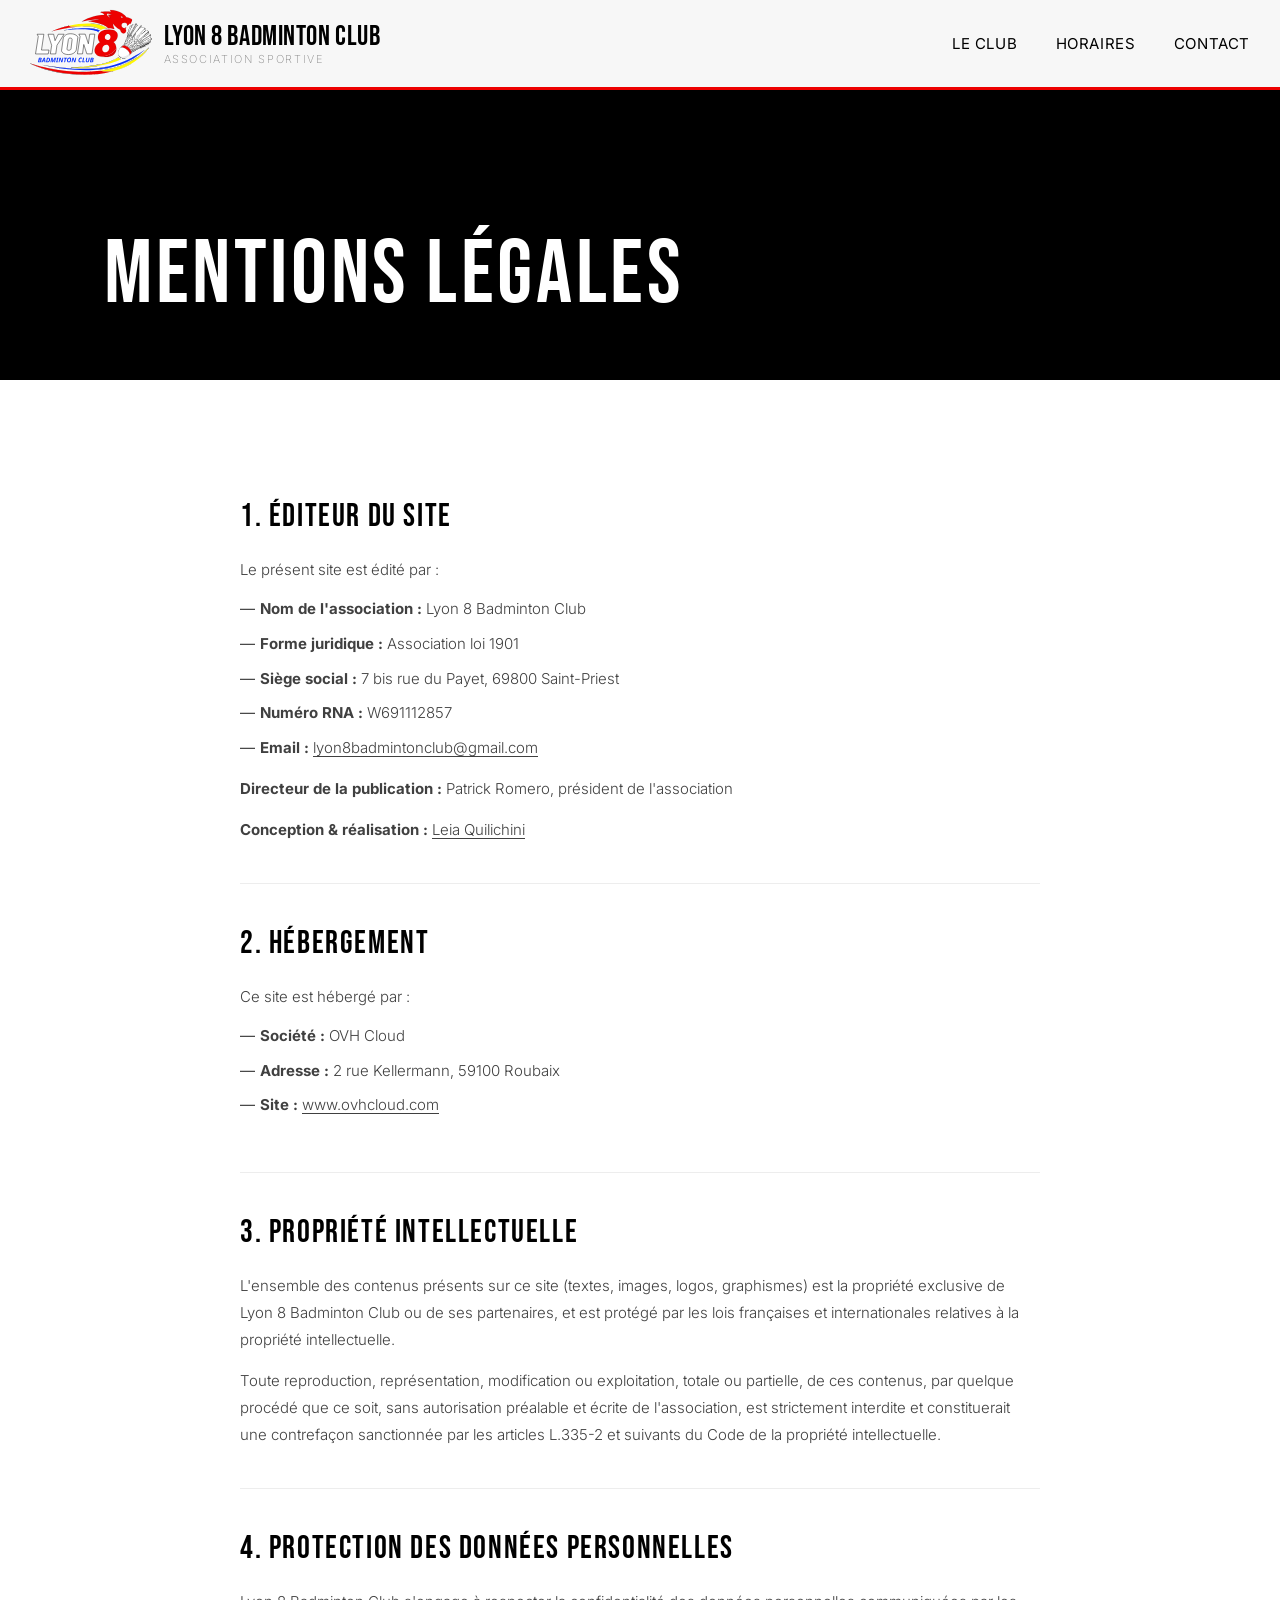
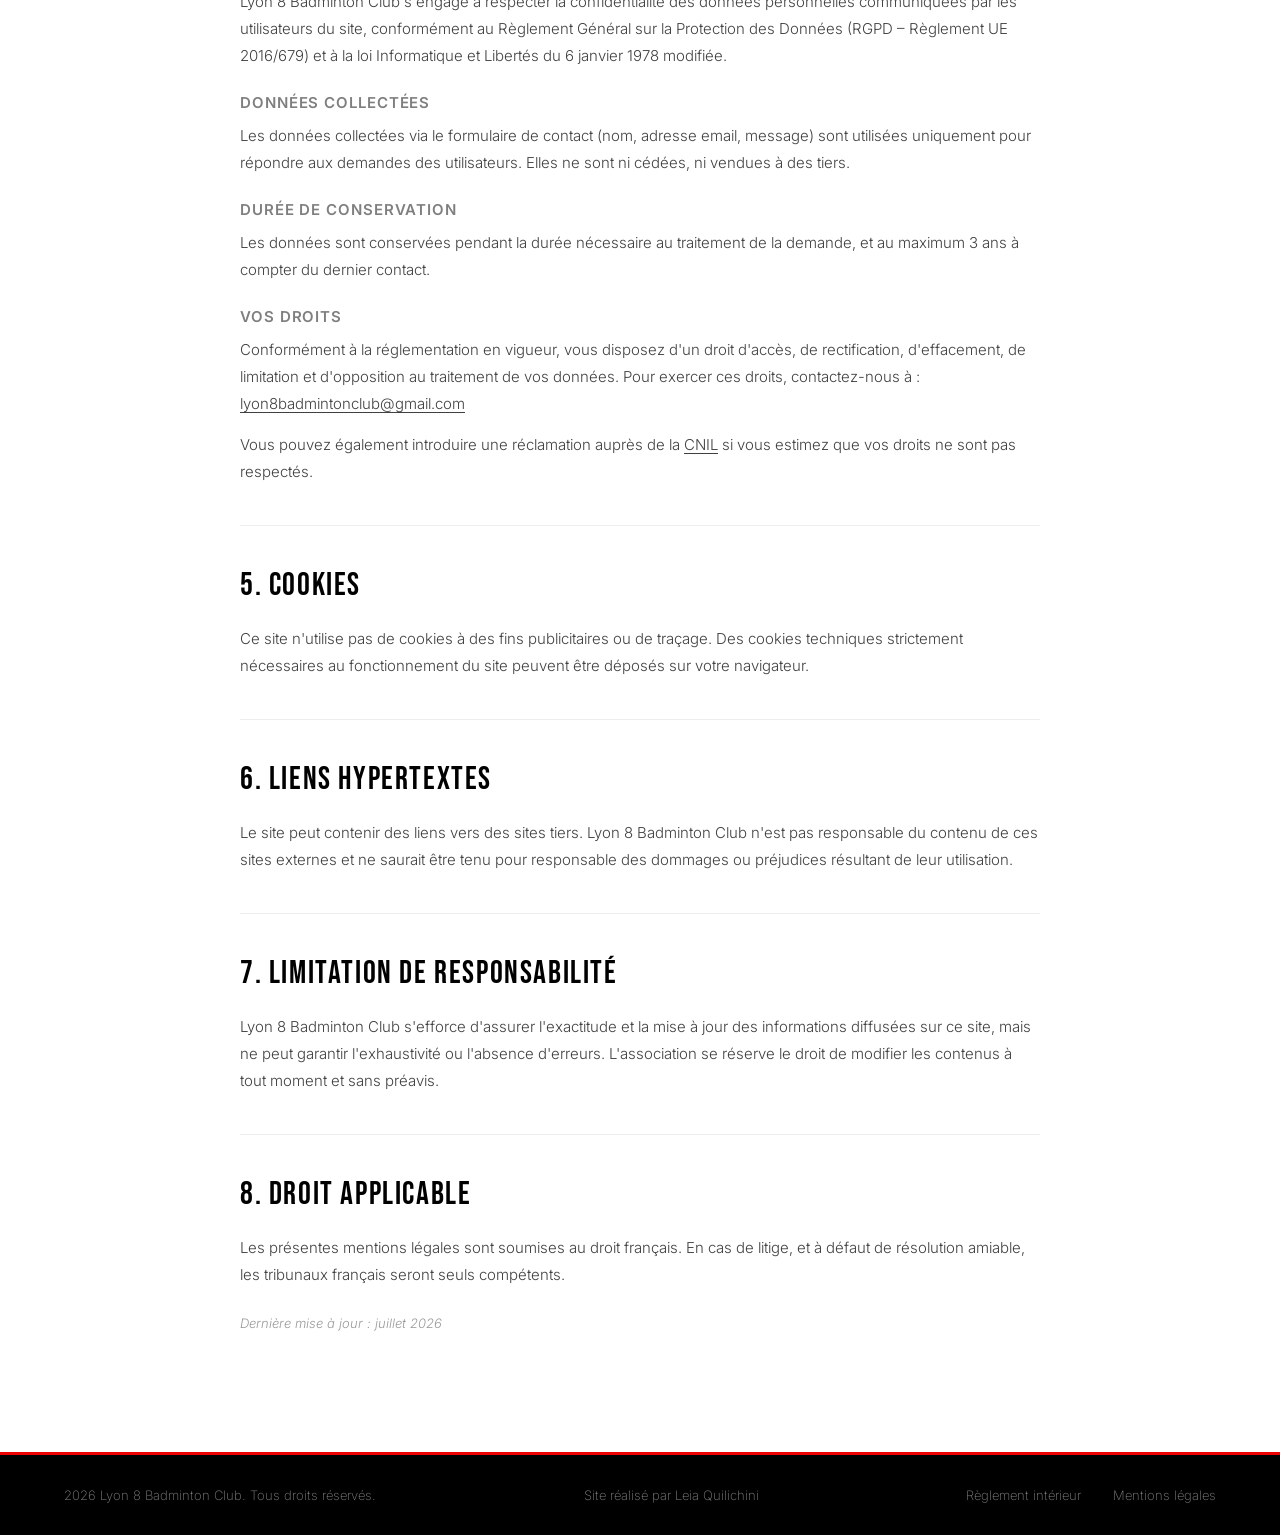
==== commit f4fd75e5: "modifs tarifs, photos, reglement interieur" ====
--- a/mentions-legales.html
+++ b/mentions-legales.html
@@ -26,7 +26,7 @@
         <nav class="header__nav">
             <a href="index.html#club" class="nav-btn">Le Club</a>
             <a href="index.html#horaires" class="nav-btn">Horaires</a>
-            <a href="index.html#tarifs" class="nav-btn">Tarifs</a>
+            <!-- <a href="index.html#tarifs" class="nav-btn">Tarifs</a> -->
             <a href="index.html#contact" class="nav-btn">Contact</a>
         </nav>
     </header>
@@ -50,8 +50,8 @@
                 <ul>
                     <li><strong>Nom de l'association :</strong> Lyon 8 Badminton Club</li>
                     <li><strong>Forme juridique :</strong> Association loi 1901</li>
-                    <li><strong>Siège social :</strong> Gymnase …, Lyon 8e, 69008 Lyon</li>
-                    <li><strong>Numéro RNA :</strong> W69XXXXXXX <em>(à compléter)</em></li>
+                    <li><strong>Siège social :</strong> 7 bis rue du Payet, 69800 Saint-Priest</li>
+                    <li><strong>Numéro RNA :</strong> W691112857</li>
                     <li><strong>Email :</strong> <a href="mailto:lyon8badmintonclub@gmail.com">lyon8badmintonclub@gmail.com</a></li>
                 </ul>
                 <p><strong>Directeur de la publication :</strong> Patrick Romero, président de l'association</p>
@@ -74,11 +74,11 @@
                 <p>Toute reproduction, représentation, modification ou exploitation, totale ou partielle, de ces contenus, par quelque procédé que ce soit, sans autorisation préalable et écrite de l'association, est strictement interdite et constituerait une contrefaçon sanctionnée par les articles L.335-2 et suivants du Code de la propriété intellectuelle.</p>
             </section>
 
-            <section class="legal-section">
-                <h2>4. Protection des données personnelles</h2>
+            <section class="legal-section">   
+                <h2>4. Protection des données personnelles</h2>   
                 <p>Lyon 8 Badminton Club s'engage à respecter la confidentialité des données personnelles communiquées par les utilisateurs du site, conformément au Règlement Général sur la Protection des Données (RGPD – Règlement UE 2016/679) et à la loi Informatique et Libertés du 6 janvier 1978 modifiée.</p>
-                <h3>Données collectées</h3>
-                <p>Les données collectées via le formulaire de contact (nom, adresse email, message) sont utilisées uniquement pour répondre aux demandes des utilisateurs. Elles ne sont ni cédées, ni vendues à des tiers.</p>
+                <h3>Données collectées</h3>       
+                <p>Les données collectées via le formulaire de contact (nom, adresse email, message) sont utilisées uniquement pour répondre aux demandes des utilisateurs. Elles ne sont ni cédées, ni vendues à des tiers.</p> 
                 <h3>Durée de conservation</h3>
                 <p>Les données sont conservées pendant la durée nécessaire au traitement de la demande, et au maximum 3 ans à compter du dernier contact.</p>
                 <h3>Vos droits</h3>
@@ -104,7 +104,7 @@
             <section class="legal-section">
                 <h2>8. Droit applicable</h2>
                 <p>Les présentes mentions légales sont soumises au droit français. En cas de litige, et à défaut de résolution amiable, les tribunaux français seront seuls compétents.</p>
-                <p class="legal-date">Dernière mise à jour : mai 2026</p>
+                <p class="legal-date">Dernière mise à jour : juillet 2026</p>
             </section>
 
         </article>
--- a/style.css
+++ b/style.css
@@ -231,7 +231,6 @@
 }
 
 .btn-primary:hover {
-    background: var(--blue);
     transform: translateY(-2px);
     box-shadow: 0 8px 24px rgba(6, 48, 255, 0.3);
 }
@@ -466,6 +465,12 @@
     position: absolute;
     left: 0;
     color: var(--blue);
+}
+
+.cta-primary {
+    background-color: var(--red);
+    padding: 5px;
+    color: var(--white);
 }
 
 /* =============================================
--- a/pages.css
+++ b/pages.css
@@ -1,7 +1,27 @@
 /* =============================================
    PAGES INTÉRIEURES — pages.css
-   Complète style.css pour les pages légales
+   Complète style.css pour les pages légales et partenaires
    ============================================= */
+:root {
+    --red: #ED0000;
+    --blue: #0630FF;
+    --yellow: #FFF600;
+    --black: #000;
+    --white: #fff;
+    --grey: #f4f4f4;
+    --dark: #111;
+    --dark-card: #1a1a1a;
+    --text-muted: rgba(255, 255, 255, 0.8);
+    --text-muted-dark: rgba(0, 0, 0, 0.45);
+
+    --font-display: 'Bebas Neue', sans-serif;
+    --font-body: 'Inter', sans-serif;
+
+    --header-h: 90px;
+    --section-pad: clamp(60px, 8vw, 120px);
+    --radius: 4px;
+    --transition: 0.3s ease;
+}
 
 /* Logo cliquable dans le header */
 .header__logo a {
@@ -80,13 +100,13 @@
 .legal-preamble p {
     font-size: 16px;
     line-height: 1.75;
-    color: rgba(0,0,0,0.75);
+    color: rgba(0, 0, 0, 0.75);
 }
 
 /* Sections */
 .legal-section {
     padding: 40px 0;
-    border-bottom: 1px solid rgba(0,0,0,0.07);
+    border-bottom: 1px solid rgba(0, 0, 0, 0.07);
 }
 
 .legal-section:last-child {
@@ -107,7 +127,7 @@
     font-weight: 600;
     letter-spacing: 0.06em;
     text-transform: uppercase;
-    color: rgba(0,0,0,0.5);
+    color: rgba(0, 0, 0, 0.5);
     margin: 24px 0 10px;
 }
 
@@ -115,7 +135,7 @@
     font-size: 15px;
     font-weight: 300;
     line-height: 1.8;
-    color: rgba(0,0,0,0.75);
+    color: rgba(0, 0, 0, 0.75);
     margin-bottom: 14px;
 }
 
@@ -134,7 +154,7 @@
     font-size: 15px;
     font-weight: 300;
     line-height: 1.65;
-    color: rgba(0,0,0,0.75);
+    color: rgba(0, 0, 0, 0.75);
     padding-left: 20px;
     position: relative;
 }
@@ -161,6 +181,153 @@
 .legal-date {
     margin-top: 24px !important;
     font-size: 13px !important;
-    color: rgba(0,0,0,0.4) !important;
+    color: rgba(0, 0, 0, 0.4) !important;
     font-style: italic;
+}
+
+
+.partenaires-hero {
+    margin-top: var(--header-h);
+    padding: 5rem 2rem 3rem;
+    text-align: center;
+}
+
+.partenaires-intro {
+    max-width: 600px;
+    margin: 0 auto 3.5rem;
+    color: var(--color-muted, #666);
+    font-size: 1rem;
+    line-height: 1.7;
+}
+
+.tiers-grid {
+    display: grid;
+    grid-template-columns: repeat(auto-fit, minmax(220px, 1fr));
+    gap: 1.25rem;
+    max-width: 1000px;
+    margin: 0 auto 3rem;
+    padding: 0 2rem;
+}
+
+.tier-card {
+    border: 1.5px solid #e0e0e0;
+    border-radius: 14px;
+    padding: 2rem 1.5rem;
+    display: flex;
+    flex-direction: column;
+    transition: transform 0.2s, box-shadow 0.2s;
+}
+
+.tier-card:hover {
+    transform: translateY(-4px);
+    box-shadow: 0 8px 24px rgba(0, 0, 0, 0.08);
+}
+
+.tier-card--gold {
+    border-color: #c8972a;
+    background: #fffdf5;
+}
+
+.tier-badge {
+    display: inline-block;
+    font-size: 11px;
+    font-weight: 700;
+    letter-spacing: 2px;
+    text-transform: uppercase;
+    padding: 4px 10px;
+    border-radius: 5px;
+    margin-bottom: 1.2rem;
+    align-self: flex-start;
+}
+
+.tier-badge--bronze {
+    background: #f0e8df;
+    color: #7a4f2d;
+}
+
+.tier-badge--silver {
+    background: #e8e8e8;
+    color: #444;
+}
+
+.tier-badge--gold {
+    background: #f5e4b0;
+    color: #7a5a00;
+}
+
+.tier-badge--platine {
+    background: #1a1a2e;
+    color: #fff;
+}
+
+.tier-name {
+    font-family: 'Bebas Neue', sans-serif;
+    font-size: 2rem;
+    letter-spacing: 1px;
+    margin: 0 0 0.2rem;
+}
+
+.tier-price {
+    font-size: 1.6rem;
+    font-weight: 700;
+    color: #c8972a;
+    margin-bottom: 1.5rem;
+}
+
+.tier-price span {
+    font-size: 0.9rem;
+    font-weight: 400;
+    color: #999;
+}
+
+.tier-features {
+    list-style: none;
+    padding: 0;
+    margin: 0;
+    flex: 1;
+}
+
+.tier-features li {
+    font-size: 0.875rem;
+    color: #555;
+    padding: 0.4rem 0;
+    border-bottom: 1px solid #f0f0f0;
+    display: flex;
+    align-items: flex-start;
+    gap: 8px;
+}
+
+.tier-features li:last-child {
+    border-bottom: none;
+}
+
+.tier-features li::before {
+    content: '✓';
+    color: #c8972a;
+    font-weight: 700;
+    flex-shrink: 0;
+}
+
+.partenaires-cta {
+    text-align: center;
+    padding: 1rem 2rem 4rem;
+}
+
+.partenaires-cta p {
+    color: #666;
+    margin-bottom: 1.5rem;
+    font-size: 0.95rem;
+}
+
+.cta-group {
+    display: flex;
+    gap: 1rem;
+    justify-content: center;
+    flex-wrap: wrap;
+}
+
+.cta-group a {
+    background-color: var(--red);
+    padding : 7px;
+    border-radius: 3px;
 }
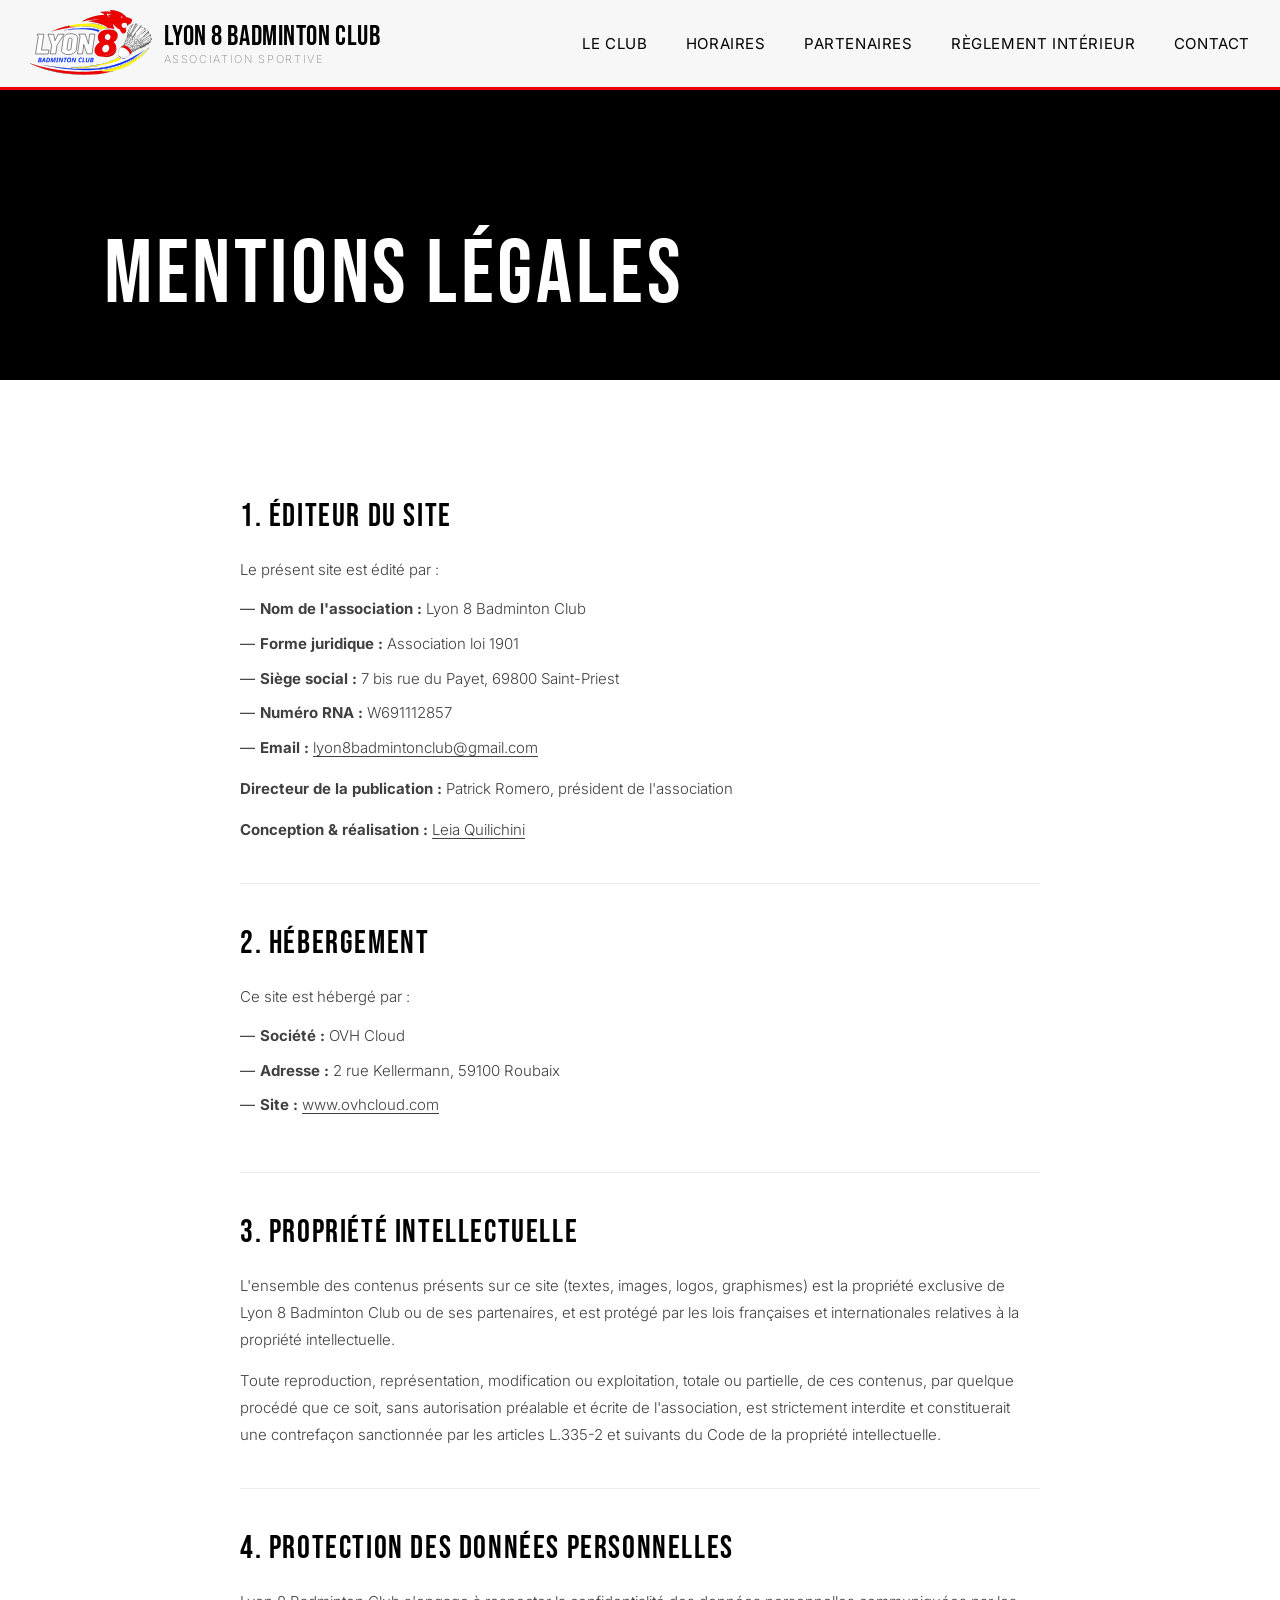
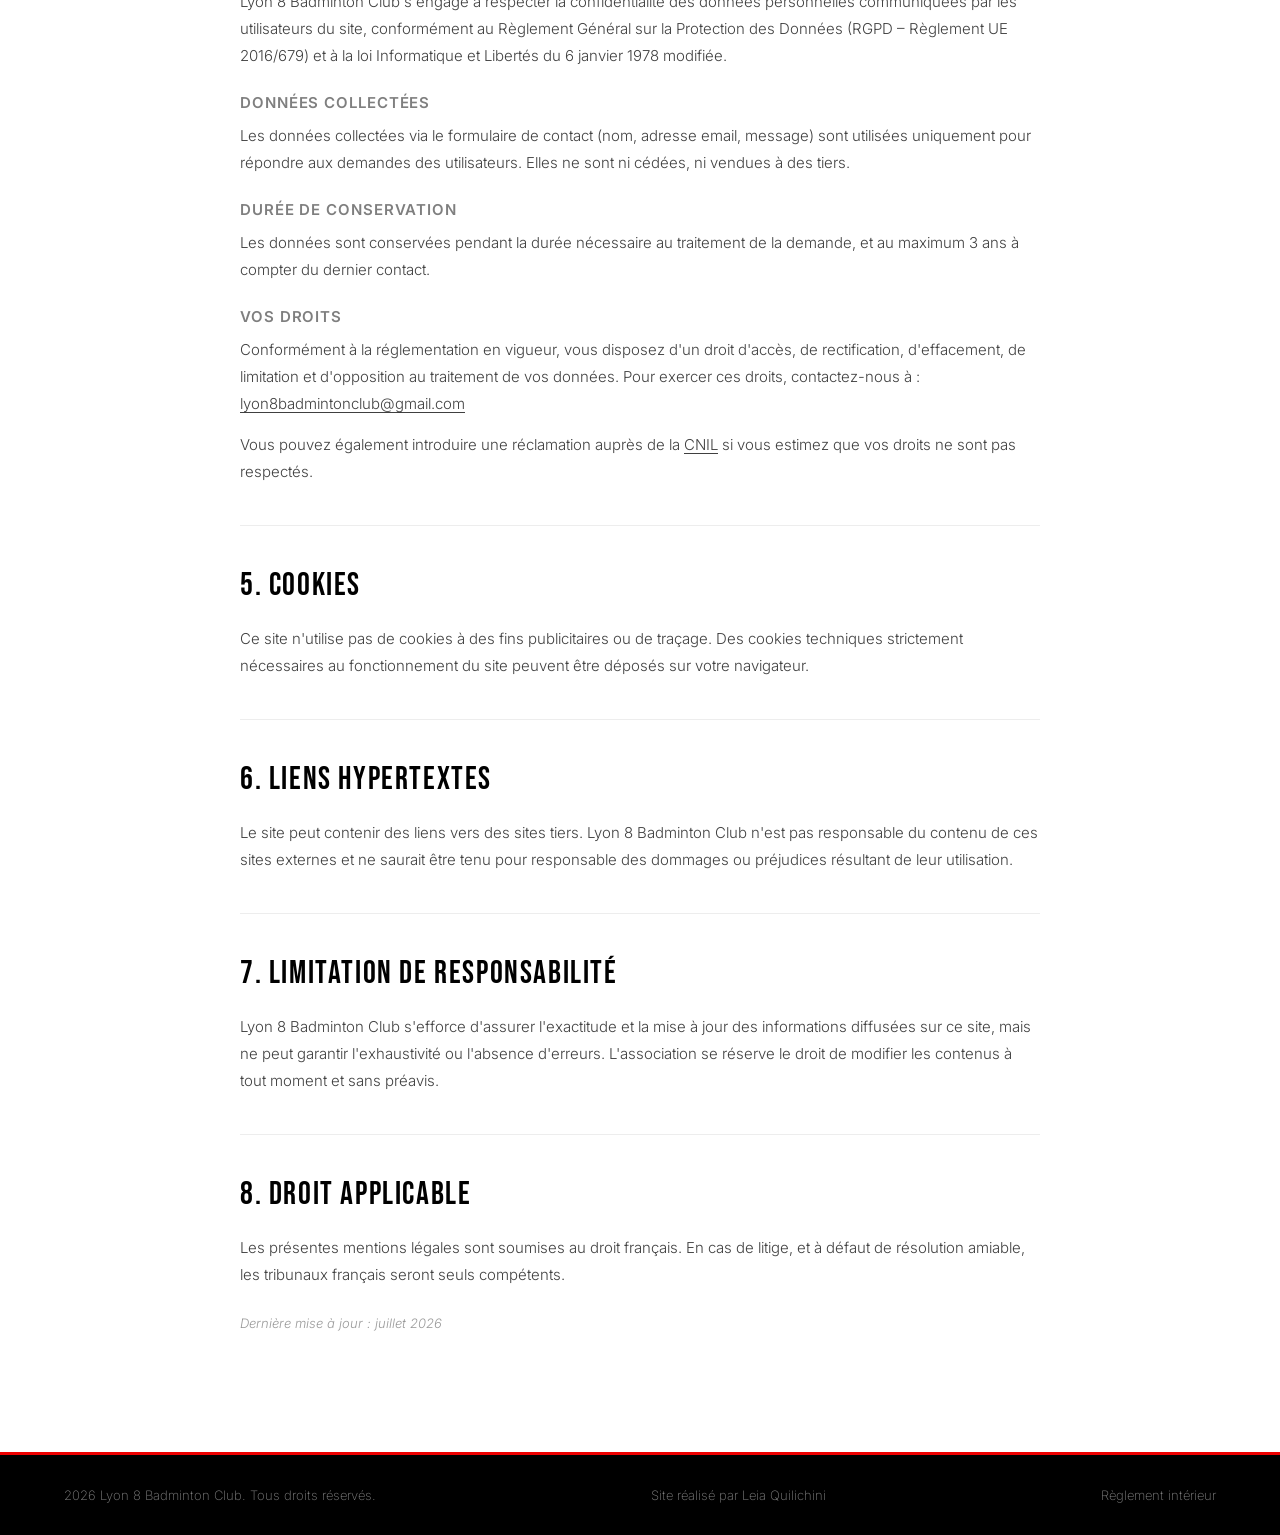
==== commit 2e4198ee: "modifs" ====
--- a/mentions-legales.html
+++ b/mentions-legales.html
@@ -1,15 +1,20 @@
 <!DOCTYPE html>
 <html lang="fr">
+
 <head>
     <meta charset="UTF-8" />
     <meta name="viewport" content="width=device-width, initial-scale=1.0" />
     <title>Mentions légales – Lyon 8 Badminton Club</title>
     <link rel="stylesheet" href="style.css" />
     <link rel="stylesheet" href="pages.css" />
+    <link rel="icon" type="image/svg+xml" href="images/VOLANT.svg">
+    <link rel="icon" type="image/png" href="images/VOLANT.png">
     <link rel="preconnect" href="https://fonts.googleapis.com" />
     <link rel="preconnect" href="https://fonts.gstatic.com" crossorigin />
-    <link href="https://fonts.googleapis.com/css2?family=Bebas+Neue&family=Inter:wght@200;400;500;600;700&display=swap" rel="stylesheet" />
+    <link href="https://fonts.googleapis.com/css2?family=Bebas+Neue&family=Inter:wght@200;400;500;600;700&display=swap"
+        rel="stylesheet" />
 </head>
+
 <body>
 
     <!-- HEADER -->
@@ -27,6 +32,8 @@
             <a href="index.html#club" class="nav-btn">Le Club</a>
             <a href="index.html#horaires" class="nav-btn">Horaires</a>
             <!-- <a href="index.html#tarifs" class="nav-btn">Tarifs</a> -->
+            <a href="index.html#sponsor" class="nav-btn">Partenaires</a>
+            <a href="reglement-interieur.html" class="nav-btn">Règlement intérieur</a>
             <a href="index.html#contact" class="nav-btn">Contact</a>
         </nav>
     </header>
@@ -52,10 +59,12 @@
                     <li><strong>Forme juridique :</strong> Association loi 1901</li>
                     <li><strong>Siège social :</strong> 7 bis rue du Payet, 69800 Saint-Priest</li>
                     <li><strong>Numéro RNA :</strong> W691112857</li>
-                    <li><strong>Email :</strong> <a href="mailto:lyon8badmintonclub@gmail.com">lyon8badmintonclub@gmail.com</a></li>
+                    <li><strong>Email :</strong> <a
+                            href="mailto:lyon8badmintonclub@gmail.com">lyon8badmintonclub@gmail.com</a></li>
                 </ul>
                 <p><strong>Directeur de la publication :</strong> Patrick Romero, président de l'association</p>
-                <p><strong>Conception & réalisation :</strong> <a href="https://leiaquilichini.fr" target="_blank" rel="noopener">Leia Quilichini</a></p>
+                <p><strong>Conception & réalisation :</strong> <a href="https://leiaquilichini.fr" target="_blank"
+                        rel="noopener">Leia Quilichini</a></p>
             </section>
 
             <section class="legal-section">
@@ -64,46 +73,68 @@
                 <ul>
                     <li><strong>Société :</strong> OVH Cloud</li>
                     <li><strong>Adresse :</strong> 2 rue Kellermann, 59100 Roubaix</li>
-                    <li><strong>Site :</strong> <a href="https://www.ovhcloud.com/fr/" target="_blank" rel="noopener">www.ovhcloud.com</a></li>
+                    <li><strong>Site :</strong> <a href="https://www.ovhcloud.com/fr/" target="_blank"
+                            rel="noopener">www.ovhcloud.com</a></li>
                 </ul>
             </section>
 
             <section class="legal-section">
                 <h2>3. Propriété intellectuelle</h2>
-                <p>L'ensemble des contenus présents sur ce site (textes, images, logos, graphismes) est la propriété exclusive de Lyon 8 Badminton Club ou de ses partenaires, et est protégé par les lois françaises et internationales relatives à la propriété intellectuelle.</p>
-                <p>Toute reproduction, représentation, modification ou exploitation, totale ou partielle, de ces contenus, par quelque procédé que ce soit, sans autorisation préalable et écrite de l'association, est strictement interdite et constituerait une contrefaçon sanctionnée par les articles L.335-2 et suivants du Code de la propriété intellectuelle.</p>
+                <p>L'ensemble des contenus présents sur ce site (textes, images, logos, graphismes) est la propriété
+                    exclusive de Lyon 8 Badminton Club ou de ses partenaires, et est protégé par les lois françaises et
+                    internationales relatives à la propriété intellectuelle.</p>
+                <p>Toute reproduction, représentation, modification ou exploitation, totale ou partielle, de ces
+                    contenus, par quelque procédé que ce soit, sans autorisation préalable et écrite de l'association,
+                    est strictement interdite et constituerait une contrefaçon sanctionnée par les articles L.335-2 et
+                    suivants du Code de la propriété intellectuelle.</p>
             </section>
 
-            <section class="legal-section">   
-                <h2>4. Protection des données personnelles</h2>   
-                <p>Lyon 8 Badminton Club s'engage à respecter la confidentialité des données personnelles communiquées par les utilisateurs du site, conformément au Règlement Général sur la Protection des Données (RGPD – Règlement UE 2016/679) et à la loi Informatique et Libertés du 6 janvier 1978 modifiée.</p>
-                <h3>Données collectées</h3>       
-                <p>Les données collectées via le formulaire de contact (nom, adresse email, message) sont utilisées uniquement pour répondre aux demandes des utilisateurs. Elles ne sont ni cédées, ni vendues à des tiers.</p> 
+            <section class="legal-section">
+                <h2>4. Protection des données personnelles</h2>
+                <p>Lyon 8 Badminton Club s'engage à respecter la confidentialité des données personnelles communiquées
+                    par les utilisateurs du site, conformément au Règlement Général sur la Protection des Données (RGPD
+                    – Règlement UE 2016/679) et à la loi Informatique et Libertés du 6 janvier 1978 modifiée.</p>
+                <h3>Données collectées</h3>
+                <p>Les données collectées via le formulaire de contact (nom, adresse email, message) sont utilisées
+                    uniquement pour répondre aux demandes des utilisateurs. Elles ne sont ni cédées, ni vendues à des
+                    tiers.</p>
                 <h3>Durée de conservation</h3>
-                <p>Les données sont conservées pendant la durée nécessaire au traitement de la demande, et au maximum 3 ans à compter du dernier contact.</p>
+                <p>Les données sont conservées pendant la durée nécessaire au traitement de la demande, et au maximum 3
+                    ans à compter du dernier contact.</p>
                 <h3>Vos droits</h3>
-                <p>Conformément à la réglementation en vigueur, vous disposez d'un droit d'accès, de rectification, d'effacement, de limitation et d'opposition au traitement de vos données. Pour exercer ces droits, contactez-nous à : <a href="mailto:lyon8badmintonclub@gmail.com">lyon8badmintonclub@gmail.com</a></p>
-                <p>Vous pouvez également introduire une réclamation auprès de la <a href="https://www.cnil.fr" target="_blank" rel="noopener">CNIL</a> si vous estimez que vos droits ne sont pas respectés.</p>
+                <p>Conformément à la réglementation en vigueur, vous disposez d'un droit d'accès, de rectification,
+                    d'effacement, de limitation et d'opposition au traitement de vos données. Pour exercer ces droits,
+                    contactez-nous à : <a href="mailto:lyon8badmintonclub@gmail.com">lyon8badmintonclub@gmail.com</a>
+                </p>
+                <p>Vous pouvez également introduire une réclamation auprès de la <a href="https://www.cnil.fr"
+                        target="_blank" rel="noopener">CNIL</a> si vous estimez que vos droits ne sont pas respectés.
+                </p>
             </section>
 
             <section class="legal-section">
                 <h2>5. Cookies</h2>
-                <p>Ce site n'utilise pas de cookies à des fins publicitaires ou de traçage. Des cookies techniques strictement nécessaires au fonctionnement du site peuvent être déposés sur votre navigateur.</p>
+                <p>Ce site n'utilise pas de cookies à des fins publicitaires ou de traçage. Des cookies techniques
+                    strictement nécessaires au fonctionnement du site peuvent être déposés sur votre navigateur.</p>
             </section>
 
             <section class="legal-section">
                 <h2>6. Liens hypertextes</h2>
-                <p>Le site peut contenir des liens vers des sites tiers. Lyon 8 Badminton Club n'est pas responsable du contenu de ces sites externes et ne saurait être tenu pour responsable des dommages ou préjudices résultant de leur utilisation.</p>
+                <p>Le site peut contenir des liens vers des sites tiers. Lyon 8 Badminton Club n'est pas responsable du
+                    contenu de ces sites externes et ne saurait être tenu pour responsable des dommages ou préjudices
+                    résultant de leur utilisation.</p>
             </section>
 
             <section class="legal-section">
                 <h2>7. Limitation de responsabilité</h2>
-                <p>Lyon 8 Badminton Club s'efforce d'assurer l'exactitude et la mise à jour des informations diffusées sur ce site, mais ne peut garantir l'exhaustivité ou l'absence d'erreurs. L'association se réserve le droit de modifier les contenus à tout moment et sans préavis.</p>
+                <p>Lyon 8 Badminton Club s'efforce d'assurer l'exactitude et la mise à jour des informations diffusées
+                    sur ce site, mais ne peut garantir l'exhaustivité ou l'absence d'erreurs. L'association se réserve
+                    le droit de modifier les contenus à tout moment et sans préavis.</p>
             </section>
 
             <section class="legal-section">
                 <h2>8. Droit applicable</h2>
-                <p>Les présentes mentions légales sont soumises au droit français. En cas de litige, et à défaut de résolution amiable, les tribunaux français seront seuls compétents.</p>
+                <p>Les présentes mentions légales sont soumises au droit français. En cas de litige, et à défaut de
+                    résolution amiable, les tribunaux français seront seuls compétents.</p>
                 <p class="legal-date">Dernière mise à jour : juillet 2026</p>
             </section>
 
@@ -114,12 +145,13 @@
     <!-- FOOTER -->
     <footer class="footer">
         <span>2026 Lyon 8 Badminton Club. Tous droits réservés.</span>
-        <span class="footer__credit">Site réalisé par <a href="https://leiaquilichini.fr" target="_blank" rel="noopener">Leia Quilichini</a></span>
+        <span class="footer__credit">Site réalisé par <a href="https://leiaquilichini.fr" target="_blank"
+                rel="noopener">Leia Quilichini</a></span>
         <div class="footer__links">
             <a href="reglement-interieur.html">Règlement intérieur</a>
-            <a href="mentions-legales.html">Mentions légales</a>
         </div>
     </footer>
 
 </body>
+
 </html>
